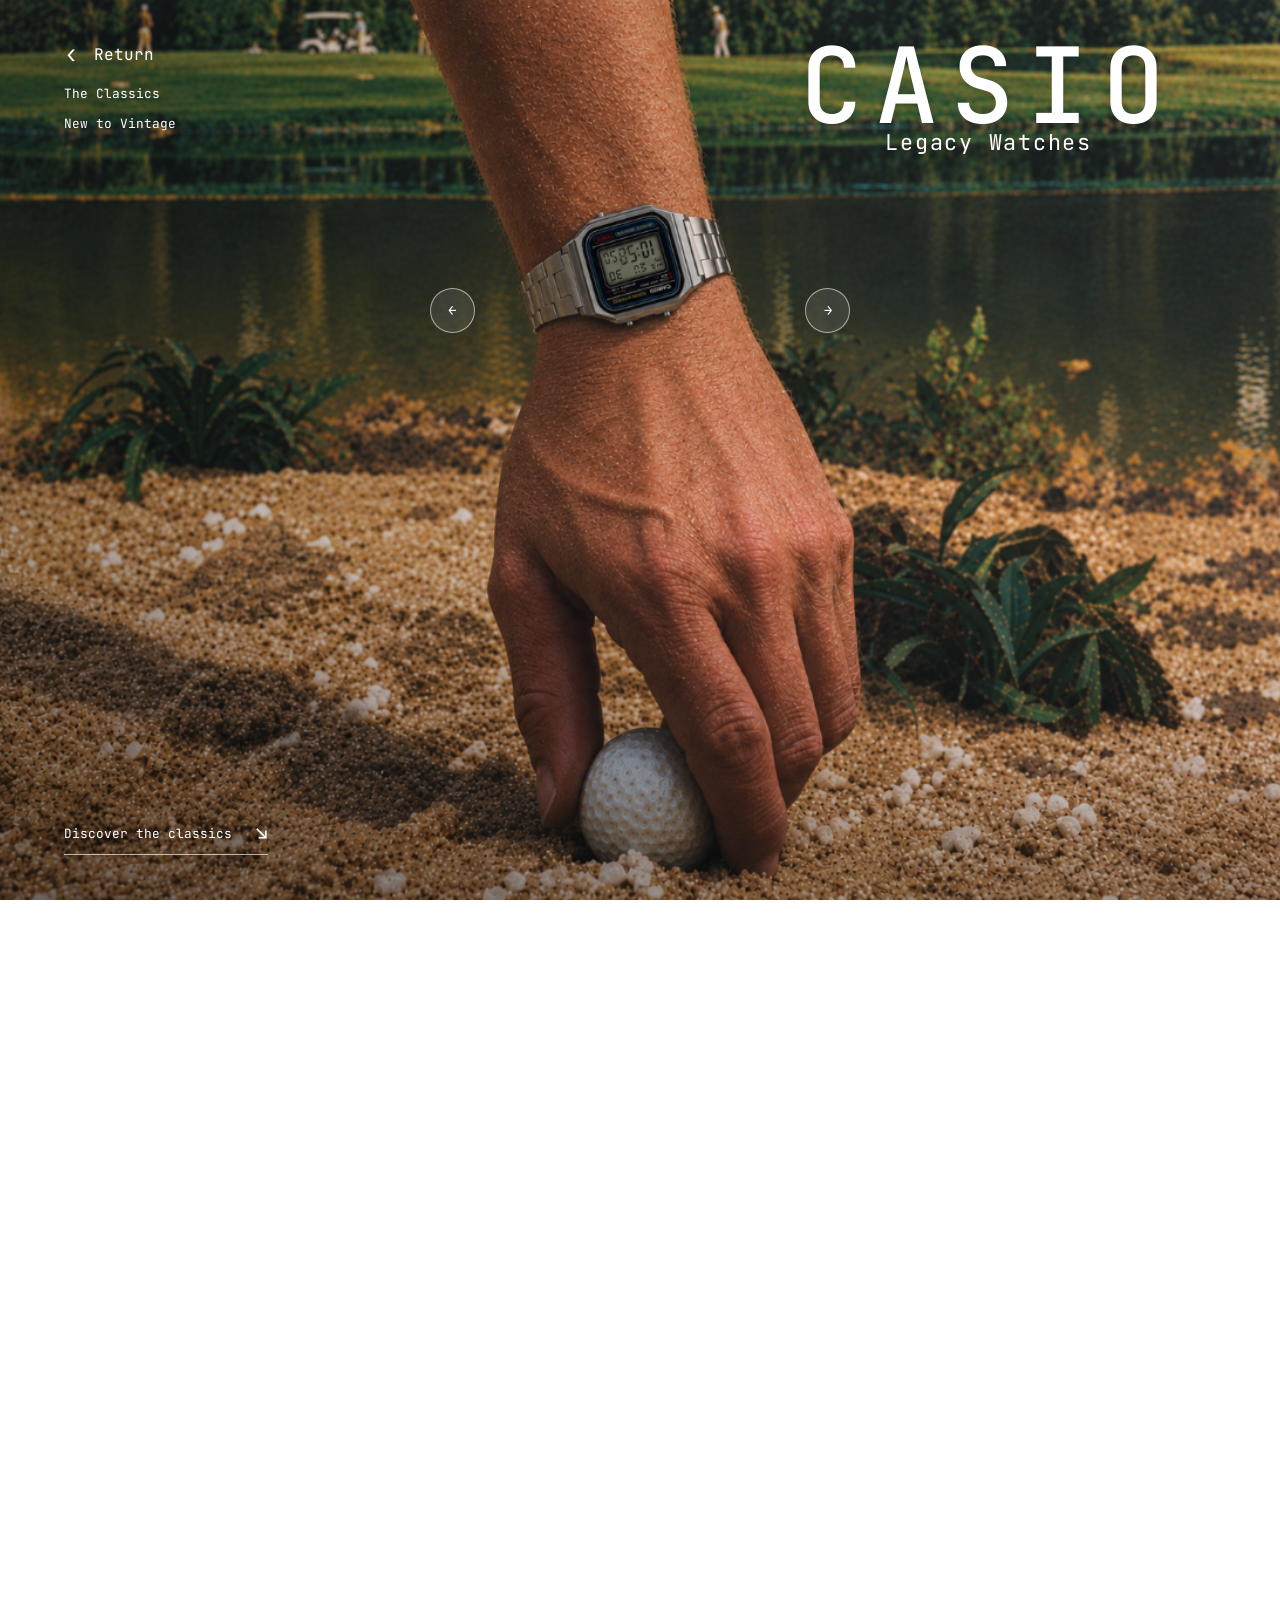
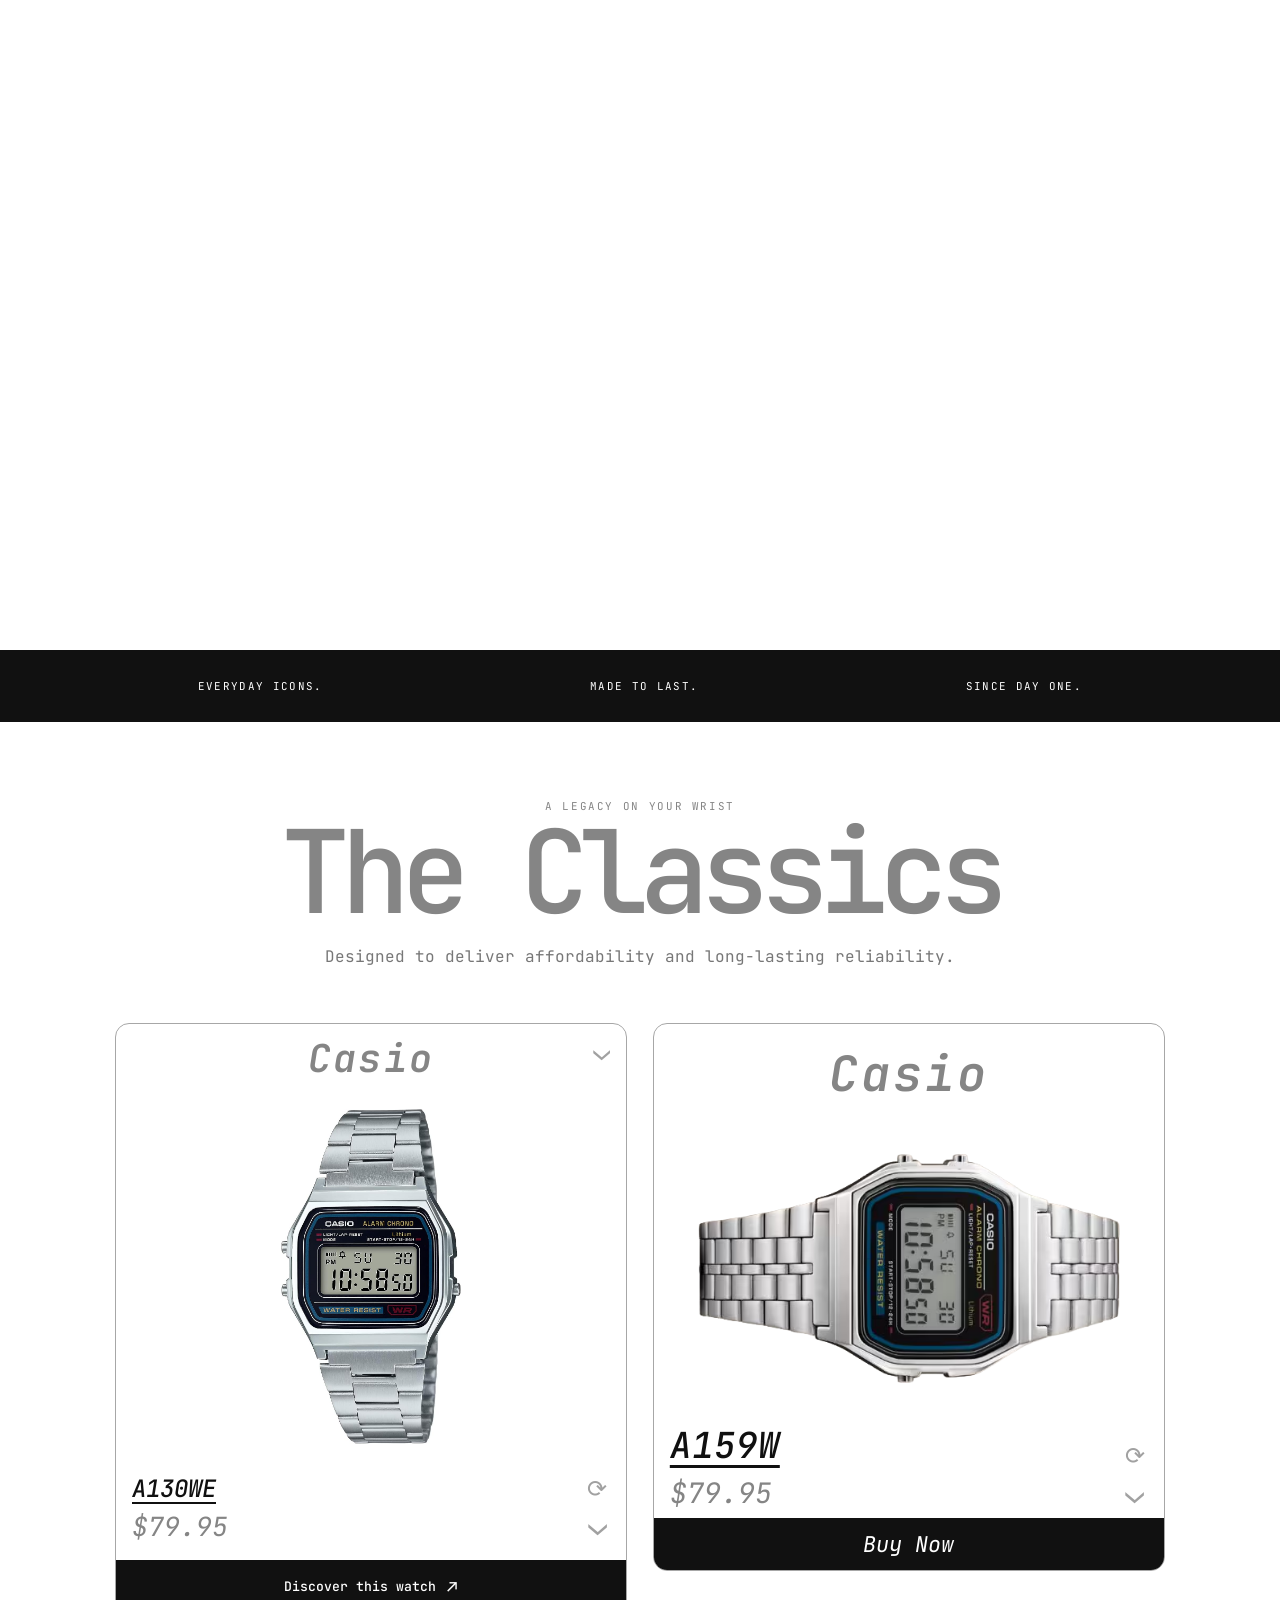
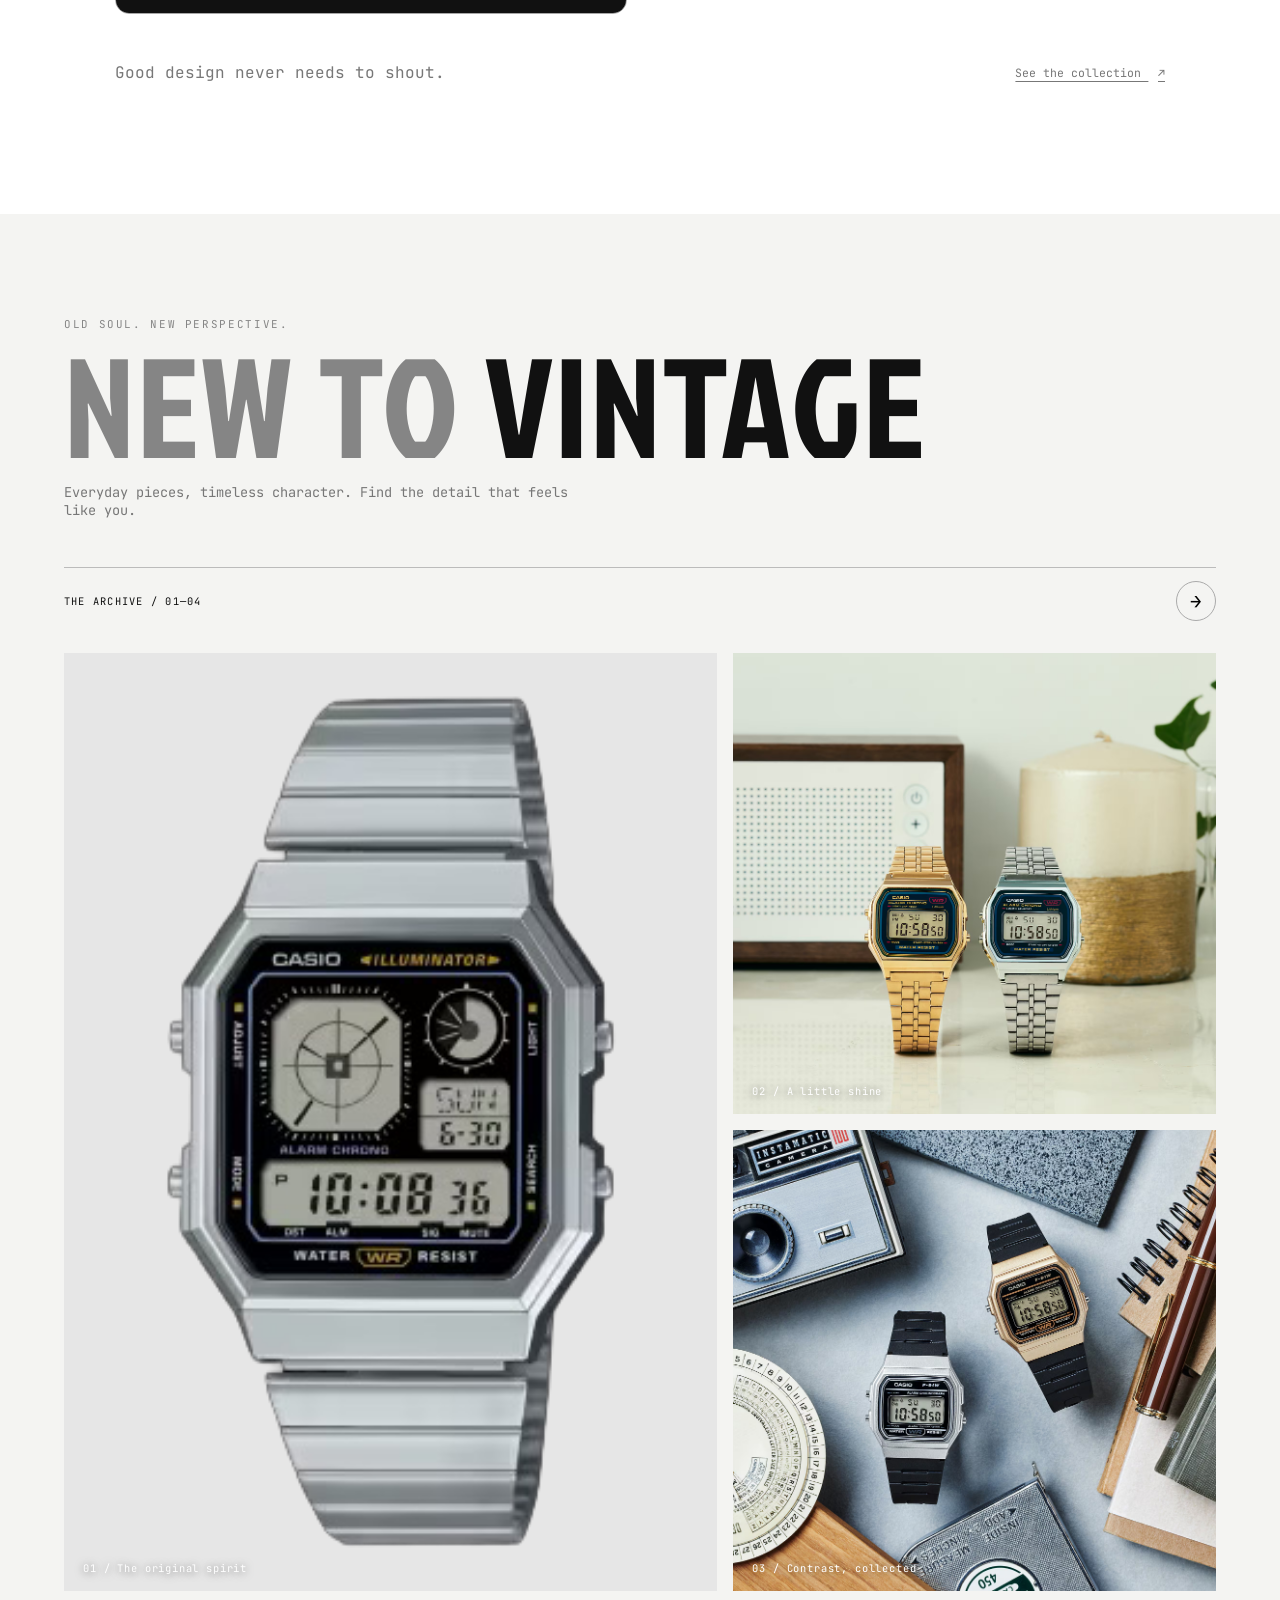
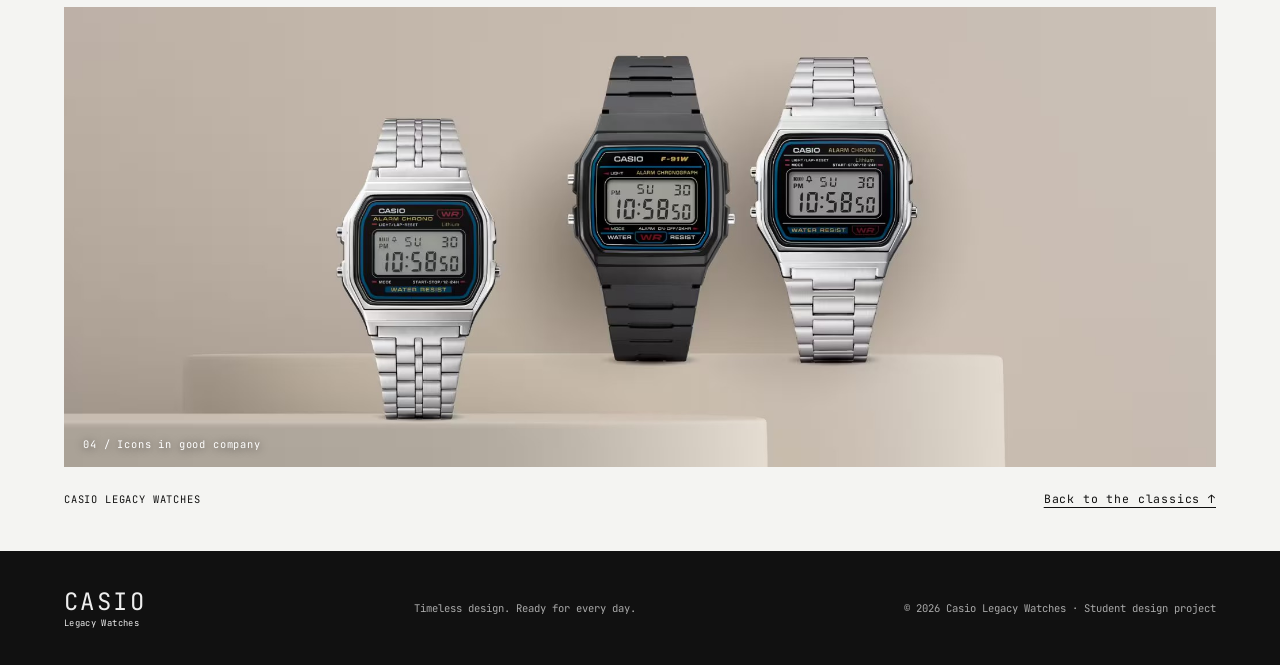
==== index.html @ 5b7ea4db "second commit" ====
﻿<!doctype html>
<html lang="en">
<head>
  <meta charset="utf-8">
  <meta name="viewport" content="width=device-width, initial-scale=1">
  <meta name="theme-color" content="#111111">
  <meta name="description" content="Discover Casio Legacy Watches: classic digital designs made for everyday life.">
  <title>Casio Legacy Watches — Timeless by Design</title>
  <link rel="preconnect" href="https://fonts.googleapis.com">
  <link rel="preconnect" href="https://fonts.gstatic.com" crossorigin>
  <link href="https://fonts.googleapis.com/css2?family=Jockey+One&family=JetBrains+Mono:wght@400;500;600;700&display=swap" rel="stylesheet">
  <link rel="stylesheet" href="style.css">
  <script src="script.js" defer></script>
</head>
<body>
  <main>
    <section class="hero-scroll" aria-label="Casio Legacy Watches introduction">
      <div class="hero" id="home">
      <div class="hero-image" id="heroImage" role="img" aria-label="A classic Casio watch worn on the golf course"></div>
      <div class="hero-shade"></div>
      <header class="site-header">
        <button class="menu-toggle" aria-label="Open navigation" aria-expanded="false"><span></span><span></span></button>
        <nav class="main-nav" aria-label="Main navigation">
          <a href="#home" class="nav-return"><span aria-hidden="true">‹</span> Return</a>
          <a href="#classics">The Classics</a>
          <a href="#vintage">New to Vintage</a>
        </nav>
        <a class="wordmark" href="#home" aria-label="Casio Legacy Watches home"><span>CASIO</span><small>Legacy Watches</small></a>
      </header>
      <div class="hero-notes">
        <button class="feature feature-one" aria-expanded="false"><span class="feature-copy">Timeless design<br>with advanced<br>functions</span></button>
        <button class="feature feature-two" aria-expanded="false"><span class="feature-copy">An iconic style<br>that has stood<br>the test of time</span></button>
        <button class="feature feature-three" aria-expanded="false"><span class="feature-copy">Designed for<br>comfort and ease<br>of use</span></button>
        <button class="feature feature-four" aria-expanded="false"><span class="feature-copy">A familiar classic<br>for wherever<br>life goes</span></button>
      </div>
      <div class="hero-controls" aria-label="Choose a featured watch">
        <button class="hero-arrow" data-hero-step="-1" aria-label="Previous featured watch">←</button>
        <button class="hero-arrow" data-hero-step="1" aria-label="Next featured watch">→</button>
      </div>
      <a class="hero-cta" href="#classics">Discover the classics <span aria-hidden="true">↘</span></a>
      </div>
    </section>

    <div class="intro-strip"><span>Everyday icons.</span><span>Made to last.</span><span>Since day one.</span></div>

    <section class="classics section-shell" id="classics">
      <div class="section-heading">
        <p class="eyebrow">A legacy on your wrist</p>
        <h1>The Classics</h1>
        <p class="section-intro">Designed to deliver affordability and long-lasting reliability.</p>
      </div>
      <div class="product-grid">
        <article class="product-card" data-product>
          <div class="card-top"><span class="casio-script">Casio</span><button class="expand-toggle" aria-label="Show A130WE details" aria-expanded="false">⌄</button></div>
          <div class="watch-stage"><img src="images/Casio_1.jpg" alt="Silver Casio A130WE digital watch with multi-display face" loading="lazy"></div>
          <div class="product-details"><div><h2>A130WE</h2><p class="price">$79.95</p></div><div class="card-tools"><button class="rotate-toggle" aria-label="Rotate A130WE watch">⟳</button><button class="expand-toggle" aria-label="Show A130WE details" aria-expanded="false">⌄</button></div></div>
          <div class="extra-details"><div><p>Multi-display digital timekeeping in a comfortable stainless-steel design.</p><ul><li>Daily alarm and stopwatch</li><li>Adjustable stainless-steel band</li></ul></div></div>
          <a class="buy-button" href="#vintage">Discover this watch <span>↗</span></a>
        </article>
        <article class="product-card" data-product>
          <div class="card-top"><span class="casio-script">Casio</span><button class="expand-toggle" aria-label="Show A159W details" aria-expanded="false">⌄</button></div>
          <div class="watch-stage"><img src="images/Casio_2_horizontal.png" alt="Silver Casio A159W classic digital watch" loading="lazy"></div>
          <div class="product-details"><div><h2>A159W</h2><p class="price">$79.95</p></div><div class="card-tools"><button class="rotate-toggle" aria-label="Rotate A159W watch">⟳</button><button class="expand-toggle" aria-label="Show A159W details" aria-expanded="false">⌄</button></div></div>
          <div class="extra-details"><div><p>A timeless digital favorite, finished with a polished metal bracelet.</p><ul><li>LED light and daily alarm</li><li>Water-resistant construction</li></ul></div></div>
          <a class="buy-button" href="#vintage">Buy Now</a>
        </article>
      </div>
      <div class="section-foot"><p>Good design never needs to shout.</p><a href="#vintage" class="text-link">See the collection <span>↗</span></a></div>
    </section>

    <section class="vintage section-shell" id="vintage">
      <div class="vintage-heading"><p class="eyebrow">Old soul. New perspective.</p><h2>New to <em>Vintage</em></h2><p>Everyday pieces, timeless character. Find the detail that feels like you.</p></div>
      <div class="collection-bar"><span>THE ARCHIVE / 01—04</span><button class="collection-next" aria-label="Show next archive image">→</button></div>
      <div class="editorial-grid" id="editorialGrid">
        <figure class="editorial-tile tile-large"><img src="images/Casio-5.png" alt="Classic silver digital watch from the Casio archive" loading="lazy"><figcaption>01 / The original spirit</figcaption></figure>
        <figure class="editorial-tile"><img src="images/Gold_and_Silver.jpeg" alt="Gold and silver Casio watches styled together" loading="lazy"><figcaption>02 / A little shine</figcaption></figure>
        <figure class="editorial-tile"><img src="images/black_and_gold.jpeg" alt="Black and gold digital watches with a vintage feel" loading="lazy"><figcaption>03 / Contrast, collected</figcaption></figure>
        <figure class="editorial-tile tile-wide"><img src="images/3_watches.jpeg" alt="Three classic digital watches arranged together" loading="lazy"><figcaption>04 / Icons in good company</figcaption></figure>
      </div>
      <div class="vintage-bottom"><span>CASIO LEGACY WATCHES</span><a class="text-link" href="#classics">Back to the classics ↑</a></div>
    </section>
  </main>
  <footer class="site-footer"><a class="footer-mark" href="#home">CASIO <small>Legacy Watches</small></a><p>Timeless design. Ready for every day.</p><span>© 2026 Casio Legacy Watches · Student design project</span></footer>
</body>
</html>
---- style.css ----
﻿:root{--ink:#101010;--paper:#fff;--muted:#858585;--line:#d6d6d6;--mono:"JetBrains Mono",monospace;--display:"Jockey One",Impact,sans-serif;--gutter:clamp(1.2rem,5vw,5.5rem)}
*{box-sizing:border-box}html{scroll-behavior:smooth;scroll-padding-top:1rem}body{margin:0;background:var(--paper);color:var(--ink);font-family:var(--mono);font-size:14px}a{color:inherit;text-decoration:none}button{font:inherit}button:focus-visible,a:focus-visible{outline:2px solid currentColor;outline-offset:4px}.hero{min-height:min(900px,100svh);height:850px;max-height:1000px;position:relative;overflow:hidden;background:#262b25;color:#fff}.hero-image,.hero-shade{position:absolute;inset:0}.hero-image{background-image:url("images/Casio_Hero_1.png");background-size:cover;background-position:center 43%;transition:background-image .35s ease,transform 1.2s ease}.hero:hover .hero-image{transform:scale(1.015)}.hero-shade{background:linear-gradient(90deg,rgba(0,0,0,.34),transparent 70%),linear-gradient(0deg,rgba(0,0,0,.32),transparent 40%);pointer-events:none}.site-header{position:absolute;z-index:3;inset:0 0 auto;display:flex;align-items:flex-start;justify-content:space-between;padding:clamp(1.3rem,3vw,3rem) var(--gutter)}.main-nav{display:grid;gap:.8rem;font-size:clamp(.72rem,1vw,.95rem)}.main-nav a{width:max-content;transition:opacity .2s}.main-nav a:hover{opacity:.65}.nav-return{font-size:1rem;margin-bottom:.2rem}.nav-return span{font-size:1.5rem;vertical-align:-.08em;margin-right:.4rem}.wordmark{display:flex;flex-direction:column;align-items:center;line-height:.9;margin-right:3vw;text-shadow:0 1px 10px #0003}.wordmark span{font-size:clamp(3.3rem,8.2vw,7rem);font-weight:500;letter-spacing:.12em}.wordmark small{font-size:clamp(.9rem,1.7vw,1.55rem);letter-spacing:.08em}.menu-toggle{display:none}.hero-notes{position:absolute;inset:0;pointer-events:none}.feature{position:absolute;display:flex;align-items:center;gap:1.25rem;padding:.45rem;border:0;color:white;background:transparent;text-align:left;cursor:pointer;pointer-events:auto;font-size:clamp(.68rem,.9vw,.88rem);line-height:1.45;text-shadow:0 1px 8px #000;transition:opacity .25s}.feature-one{left:8%;top:42%}.feature-two{right:10%;top:48%;flex-direction:row-reverse;text-align:right}.feature-three{left:9%;top:69%}.feature-four{right:18%;bottom:6%;flex-direction:row-reverse;text-align:right}.plus{font-size:2rem;font-weight:400;line-height:1;transition:transform .3s}.feature:hover .plus,.feature[aria-expanded=true] .plus{transform:rotate(45deg)}.feature-copy{max-width:0;overflow:hidden;opacity:0;transition:max-width .45s,opacity .3s}.feature:hover .feature-copy,.feature[aria-expanded=true] .feature-copy{max-width:220px;opacity:1}.hero-controls{position:absolute;right:var(--gutter);bottom:2.2rem;display:flex;align-items:center;gap:1.2rem}.hero-arrow{border:1px solid #ffffff8c;background:#ffffff18;color:white;width:2.8rem;height:2.8rem;border-radius:50%;cursor:pointer;transition:background .2s,transform .2s}.hero-arrow:hover{background:#fff;color:#111;transform:scale(1.06)}.hero-count{font-size:.7rem;letter-spacing:.12em}.hero-cta{position:absolute;bottom:2.8rem;left:var(--gutter);display:flex;gap:1.5rem;align-items:center;border-bottom:1px solid #ffffffaa;padding:.5rem 0;font-size:.8rem}.hero-cta span{font-size:1.2rem}.intro-strip{min-height:72px;background:#111;color:white;display:flex;justify-content:space-around;align-items:center;padding:1rem var(--gutter);font-size:.68rem;letter-spacing:.12em;text-transform:uppercase}.section-shell{padding:clamp(4.5rem,9vw,9rem) var(--gutter)}.classics{max-width:1600px;margin:auto}.section-heading{text-align:center;margin-bottom:3.5rem}.eyebrow{text-transform:uppercase;font-size:.68rem;letter-spacing:.15em;color:var(--muted);margin:0 0 .8rem}.section-heading h1{font-size:clamp(3.2rem,9vw,7.8rem);font-weight:500;letter-spacing:-.08em;line-height:.98;margin:0;color:#858585}.section-intro{font-size:clamp(.8rem,1.25vw,1rem);color:#777;margin:1.1rem 0 0}.product-grid{display:grid;grid-template-columns:repeat(2,minmax(0,1fr));gap:clamp(1rem,2vw,2rem);max-width:1050px;margin:0 auto}.product-card{border:1px solid #a7a7a7;border-radius:14px;overflow:hidden;background:white;display:flex;flex-direction:column;min-width:0;transition:box-shadow .25s,transform .25s}.product-card:hover{box-shadow:0 12px 36px #00000010;transform:translateY(-3px)}.card-top{height:4.2rem;padding:.65rem 1rem;display:flex;align-items:center;justify-content:center;position:relative}.casio-script{font-size:clamp(1.5rem,3vw,2.6rem);font-weight:600;font-style:italic;color:#858585;letter-spacing:.06em}.expand-toggle,.rotate-toggle{border:0;background:none;color:#a1a1a1;cursor:pointer;font-size:1.8rem;line-height:1;padding:.2rem}.card-top .expand-toggle{position:absolute;right:.8rem;top:.55rem}.watch-stage{height:clamp(200px,31vw,370px);display:grid;place-items:center;padding:1.1rem 1.3rem}.watch-stage img{width:100%;height:100%;min-width:0;min-height:0;object-fit:contain;transition:transform .7s cubic-bezier(.2,.8,.2,1)}.product-card.is-rotated .watch-stage img{transform:rotateY(180deg)}.product-details{display:flex;align-items:flex-end;justify-content:space-between;padding:.7rem 1rem 1rem;margin-top:auto}.product-details h2{font-size:clamp(1rem,2vw,1.5rem);font-weight:500;font-style:italic;text-decoration:underline;text-underline-offset:.2em;margin:0 0 .3rem}.price{font-size:clamp(1.1rem,2.2vw,1.65rem);font-style:italic;color:#858585;margin:0}.card-tools{display:grid;justify-items:center;gap:.1rem}.card-tools .rotate-toggle{font-size:1.5rem}.card-tools .expand-toggle{font-size:2rem}.extra-details{display:grid;grid-template-rows:0fr;transition:grid-template-rows .35s ease, padding .3s;padding:0 1rem;color:#555;font-size:.76rem;line-height:1.7}.extra-details>*{overflow:hidden}.extra-details p{margin:0}.extra-details ul{padding-left:1.1rem;margin:.4rem 0 .9rem}.product-card.is-expanded .extra-details{grid-template-rows:1fr;padding:.2rem 1rem .8rem}.product-card.is-expanded .expand-toggle{transform:rotate(180deg)}.buy-button{display:flex;align-items:center;justify-content:center;gap:.7rem;background:#111;color:#fff;padding:.95rem 1rem;font-weight:500;font-size:.82rem;transition:background .2s}.buy-button:hover{background:#393939}.buy-button span{font-size:1.1rem}.section-foot{display:flex;align-items:center;justify-content:space-between;max-width:1050px;margin:2rem auto 0;color:#777}.section-foot p{font-size:clamp(.8rem,1.4vw,1rem)}.text-link{font-size:.72rem;text-decoration:underline;text-underline-offset:.35em}.text-link span{margin-left:.6rem}.vintage{background:#f4f4f2;padding-top:clamp(4rem,8vw,7rem);padding-bottom:2.5rem}.vintage-heading{max-width:1200px;margin:0 auto 3rem}.vintage-heading h2{font-family:var(--display);font-size:clamp(4rem,11vw,10rem);line-height:.88;font-weight:400;text-transform:uppercase;letter-spacing:.015em;color:#858585;margin:.2rem 0 1rem}.vintage-heading h2 em{font-style:normal;color:#111}.vintage-heading>p:last-child{font-size:.85rem;color:#777;max-width:32rem}.collection-bar{border-top:1px solid #bbb;display:flex;justify-content:space-between;align-items:center;padding:.8rem 0;margin-bottom:1.2rem;font-size:.65rem;letter-spacing:.12em}.collection-next{width:2.5rem;height:2.5rem;background:transparent;border:1px solid #aaa;border-radius:50%;cursor:pointer;font-size:1.2rem;transition:all .2s}.collection-next:hover{background:#111;color:white}.editorial-grid{display:grid;grid-template-columns:1.15fr .85fr;grid-auto-rows:clamp(230px,36vw,500px);gap:1rem}.editorial-tile{margin:0;position:relative;overflow:hidden;background:#e6e6e6}.editorial-tile img{width:100%;height:100%;object-fit:cover;display:block;transition:transform .8s}.editorial-tile:hover img{transform:scale(1.035)}.editorial-tile figcaption{position:absolute;left:1.2rem;bottom:1rem;color:white;font-size:.65rem;letter-spacing:.08em;text-shadow:0 1px 8px #0009}.tile-large{grid-row:span 2}.tile-wide{grid-column:span 2}.vintage-bottom{display:flex;align-items:center;justify-content:space-between;padding:1.5rem 0 .3rem;font-size:.65rem;letter-spacing:.08em}.site-footer{background:#111;color:#eee;padding:2.2rem var(--gutter);display:flex;align-items:center;justify-content:space-between;gap:1rem;font-size:.66rem}.footer-mark{display:flex;flex-direction:column;font-size:1.5rem;letter-spacing:.1em}.footer-mark small{font-size:.55rem;letter-spacing:.04em}.site-footer p{color:#aaa}.site-footer>span{color:#aaa;text-align:right}
@media(min-width:1500px){.hero{height:100svh;max-height:1100px}.hero-image{background-position:center 44%}}
@media(max-width:700px){:root{--gutter:1.15rem}.hero{height:100svh;min-height:740px;max-height:1000px}.hero-image{background-position:52% center}.hero-shade{background:linear-gradient(180deg,rgba(0,0,0,.3),transparent 30%,transparent 70%,rgba(0,0,0,.35))}.site-header{align-items:flex-start;padding-top:1.3rem}.menu-toggle{display:grid;gap:5px;position:relative;z-index:5;width:2.7rem;height:2.7rem;align-content:center;justify-items:center;border:1px solid #ffffff8c;border-radius:50%;background:#0002;color:white}.menu-toggle span{width:1rem;height:1px;background:white;transition:transform .2s}.menu-toggle[aria-expanded=true] span:first-child{transform:translateY(3px) rotate(45deg)}.menu-toggle[aria-expanded=true] span:last-child{transform:translateY(-3px) rotate(-45deg)}.main-nav{position:absolute;top:0;left:0;right:0;padding:5rem 1.5rem 1.5rem;background:#111e;backdrop-filter:blur(12px);display:none;gap:1.2rem;font-size:1rem}.main-nav.is-open{display:grid}.wordmark{margin-right:0}.wordmark span{font-size:2.9rem}.wordmark small{font-size:.77rem}.feature{font-size:.64rem;gap:.6rem}.feature-one{left:4%;top:35%}.feature-two{right:3%;top:49%}.feature-three{left:4%;top:65%}.feature-four{right:6%;bottom:13%}.feature-copy{max-width:0}.feature:hover .feature-copy,.feature[aria-expanded=true] .feature-copy{max-width:150px}.plus{font-size:1.6rem}.hero-controls{right:var(--gutter);bottom:1.3rem;gap:.65rem}.hero-arrow{width:2.35rem;height:2.35rem}.hero-cta{left:var(--gutter);bottom:1.9rem;font-size:.67rem;gap:.7rem}.intro-strip{min-height:58px;gap:.6rem;font-size:.5rem;letter-spacing:.08em}.section-shell{padding:4.5rem var(--gutter)}.section-heading{margin-bottom:2rem}.section-heading h1{font-size:clamp(3.2rem,14vw,5.8rem)}.section-intro{max-width:23rem;margin:1rem auto 0;line-height:1.7}.product-grid{gap:.65rem}.product-card{border-radius:9px}.card-top{height:3rem;padding:.4rem}.casio-script{font-size:1.35rem}.card-top .expand-toggle{right:.3rem;top:.35rem;font-size:1.5rem}.watch-stage{height:clamp(145px,49vw,260px);padding:.8rem .4rem}.product-details{padding:.5rem .55rem .65rem;align-items:center}.product-details h2{font-size:.82rem}.price{font-size:.83rem}.card-tools{display:none}.buy-button{font-size:.63rem;padding:.72rem .3rem;gap:.3rem}.extra-details{font-size:.62rem;line-height:1.55;padding-left:.55rem;padding-right:.55rem}.product-card.is-expanded .extra-details{padding:.2rem .55rem .6rem}.section-foot{margin-top:1rem}.section-foot p{font-size:.65rem;max-width:55%}.text-link{font-size:.6rem}.vintage{padding-top:4rem}.vintage-heading{margin-bottom:2rem}.vintage-heading h2{font-size:clamp(3.8rem,15vw,6rem)}.vintage-heading>p:last-child{font-size:.72rem;line-height:1.7}.editorial-grid{grid-template-columns:1fr 1fr;grid-auto-rows:clamp(170px,55vw,280px);gap:.55rem}.tile-large{grid-row:span 1}.tile-wide{grid-column:span 2}.editorial-tile figcaption{left:.6rem;bottom:.6rem;font-size:.52rem}.collection-bar{font-size:.55rem}.collection-next{width:2.1rem;height:2.1rem}.vintage-bottom{font-size:.55rem}.site-footer{align-items:flex-start;flex-wrap:wrap;gap:.7rem}.site-footer p{width:calc(100% - 10rem);text-align:right}.site-footer>span{width:100%;text-align:left;font-size:.55rem}}
@media(max-width:390px){.intro-strip{font-size:.43rem}.product-grid{gap:.45rem}.watch-stage{height:155px}.product-details{padding:.45rem}.buy-button{font-size:.56rem}.feature-one{top:34%}.feature-two{top:47%}.feature-three{top:63%}}
@media(prefers-reduced-motion:reduce){html{scroll-behavior:auto}*,*::before,*::after{animation-duration:.01ms!important;animation-iteration-count:1!important;transition-duration:.01ms!important}}
/* Gently guide first-time visitors to the hero controls. */
.hero-controls.is-idle .hero-arrow{animation:arrow-pulse 1.8s ease-in-out infinite}
@keyframes arrow-pulse{0%,100%{box-shadow:0 0 0 0 #ffffff00;transform:scale(1)}50%{box-shadow:0 0 0 8px #ffffff24;transform:scale(1.06)}}
@media(prefers-reduced-motion:reduce){.hero-controls.is-idle .hero-arrow{animation:none}}

.hero-image{background-image:none;transition:transform 1.2s ease}
.hero-image::before,.hero-image::after{content:"";position:absolute;inset:0;background-size:cover;background-position:center 43%;transition:opacity .45s ease}
.hero-image::before{background-image:url("images/Hero_Watch_One.png");opacity:1}
.hero-image::after{background-image:url("images/Hero_Watch_Two.png");opacity:0}
.hero-image.is-watch-two::after{opacity:1}
@media(max-width:700px){.hero-image::before,.hero-image::after{background-position:52% center}}

.hero-controls{top:32%;right:max(6%,calc(50% - 210px));bottom:auto;left:max(6%,calc(50% - 210px));justify-content:space-between;gap:0}
.hero-count{position:absolute;top:calc(100% + .65rem);left:50%;transform:translateX(-50%);white-space:nowrap}
@media(max-width:700px){.hero-controls{right:6%;left:6%}}

.feature{width:clamp(10rem,18vw,15rem);height:clamp(5rem,8vw,6.5rem);gap:0;cursor:help;font-size:clamp(.72rem,1vw,.95rem)}
.feature-copy{transition:none}
.feature-two,.feature-four{justify-content:flex-end}
.feature:hover .feature-copy,.feature:focus-visible .feature-copy,.feature[aria-expanded=true] .feature-copy{max-width:220px;opacity:1}
.feature.is-revealed .feature-copy{max-width:220px;opacity:1}
@media(max-width:700px){.feature{width:min(10rem,44vw);height:5rem;font-size:.68rem}.feature:hover .feature-copy,.feature:focus-visible .feature-copy,.feature[aria-expanded=true] .feature-copy,.feature.is-revealed .feature-copy{max-width:150px}}

/* Pin the hero while the visitor scrolls through its callouts. */
.hero-scroll{height:250svh;position:relative}
.hero-scroll>.hero{position:sticky;top:0;height:100svh;min-height:560px;max-height:none}
@media(max-width:700px){.hero-scroll{height:250svh}.hero-scroll>.hero{height:100svh;min-height:560px;max-height:none}}
.classics{padding-top:clamp(3.5rem,6vw,6rem)}
.section-heading h1{margin-top:-.6rem}
.extra-details>*{min-height:0}
.product-card:nth-child(2){align-self:start}
.product-card:nth-child(2) .card-top{height:6.1rem}
.product-card:nth-child(2) .card-top .casio-script{font-size:clamp(2rem,3.8vw,3.3rem)}
.product-card:nth-child(2) .card-top .expand-toggle{display:none}
.product-card:nth-child(2) .watch-stage{height:293px}
.product-card:nth-child(2) .watch-stage img{width:90%}
.product-card:nth-child(2) .product-details h2{font-size:clamp(1.6rem,2.8vw,2.4rem)}
.product-card:nth-child(2) .price{font-size:clamp(1.35rem,2.2vw,2rem)}
.product-card:nth-child(2) .product-details{padding:.4rem 1rem .45rem}
.product-card:nth-child(2) .buy-button{padding:.7rem 1rem;font-size:clamp(1rem,1.7vw,1.5rem);font-style:italic;font-weight:400}
@media(max-width:700px){.product-card:nth-child(2){align-self:stretch}.product-card:nth-child(2) .card-top{height:3rem}.product-card:nth-child(2) .card-top .casio-script{font-size:1.35rem}.product-card:nth-child(2) .card-top .expand-toggle{display:block}.product-card:nth-child(2) .watch-stage{height:clamp(145px,49vw,260px)}.product-card:nth-child(2) .product-details{padding:.5rem .55rem .65rem}.product-card:nth-child(2) .product-details h2{font-size:.82rem}.product-card:nth-child(2) .price{font-size:.83rem}.product-card:nth-child(2) .buy-button{font-size:.63rem;padding:.72rem .3rem}}
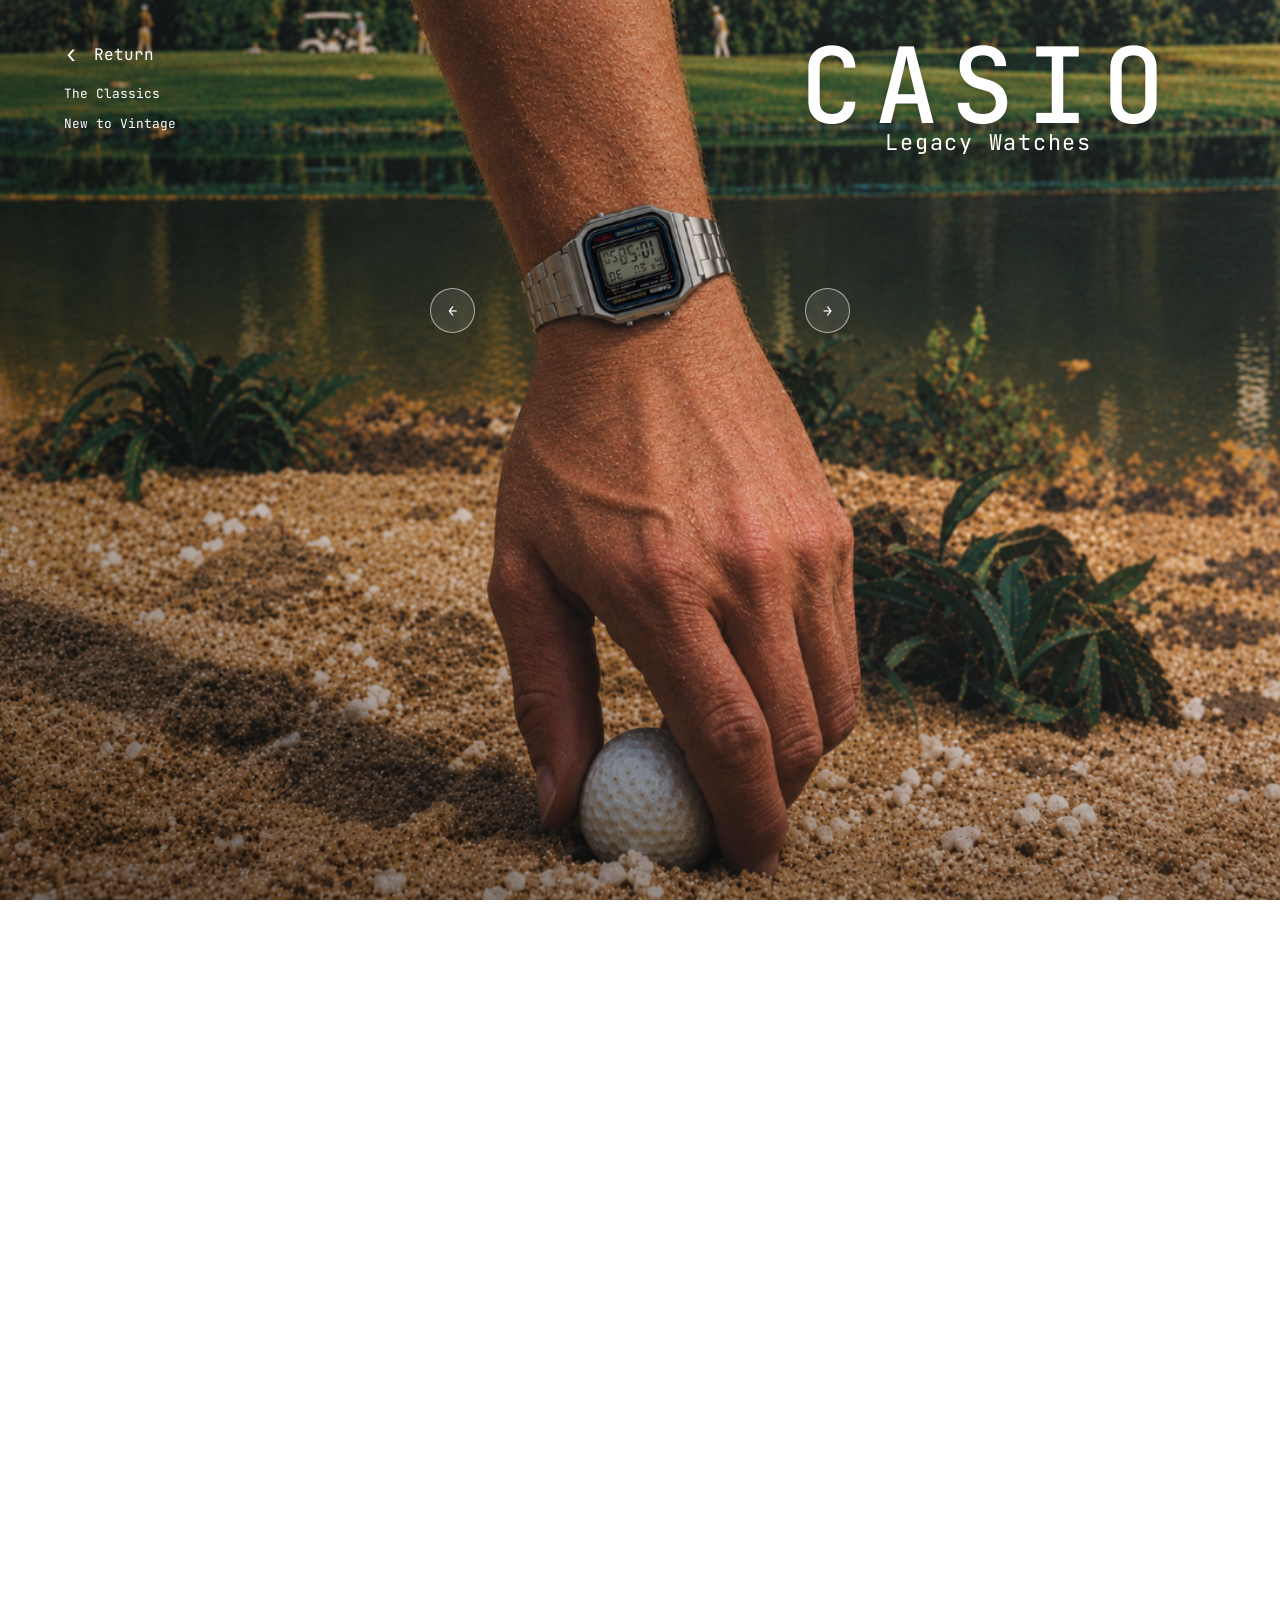
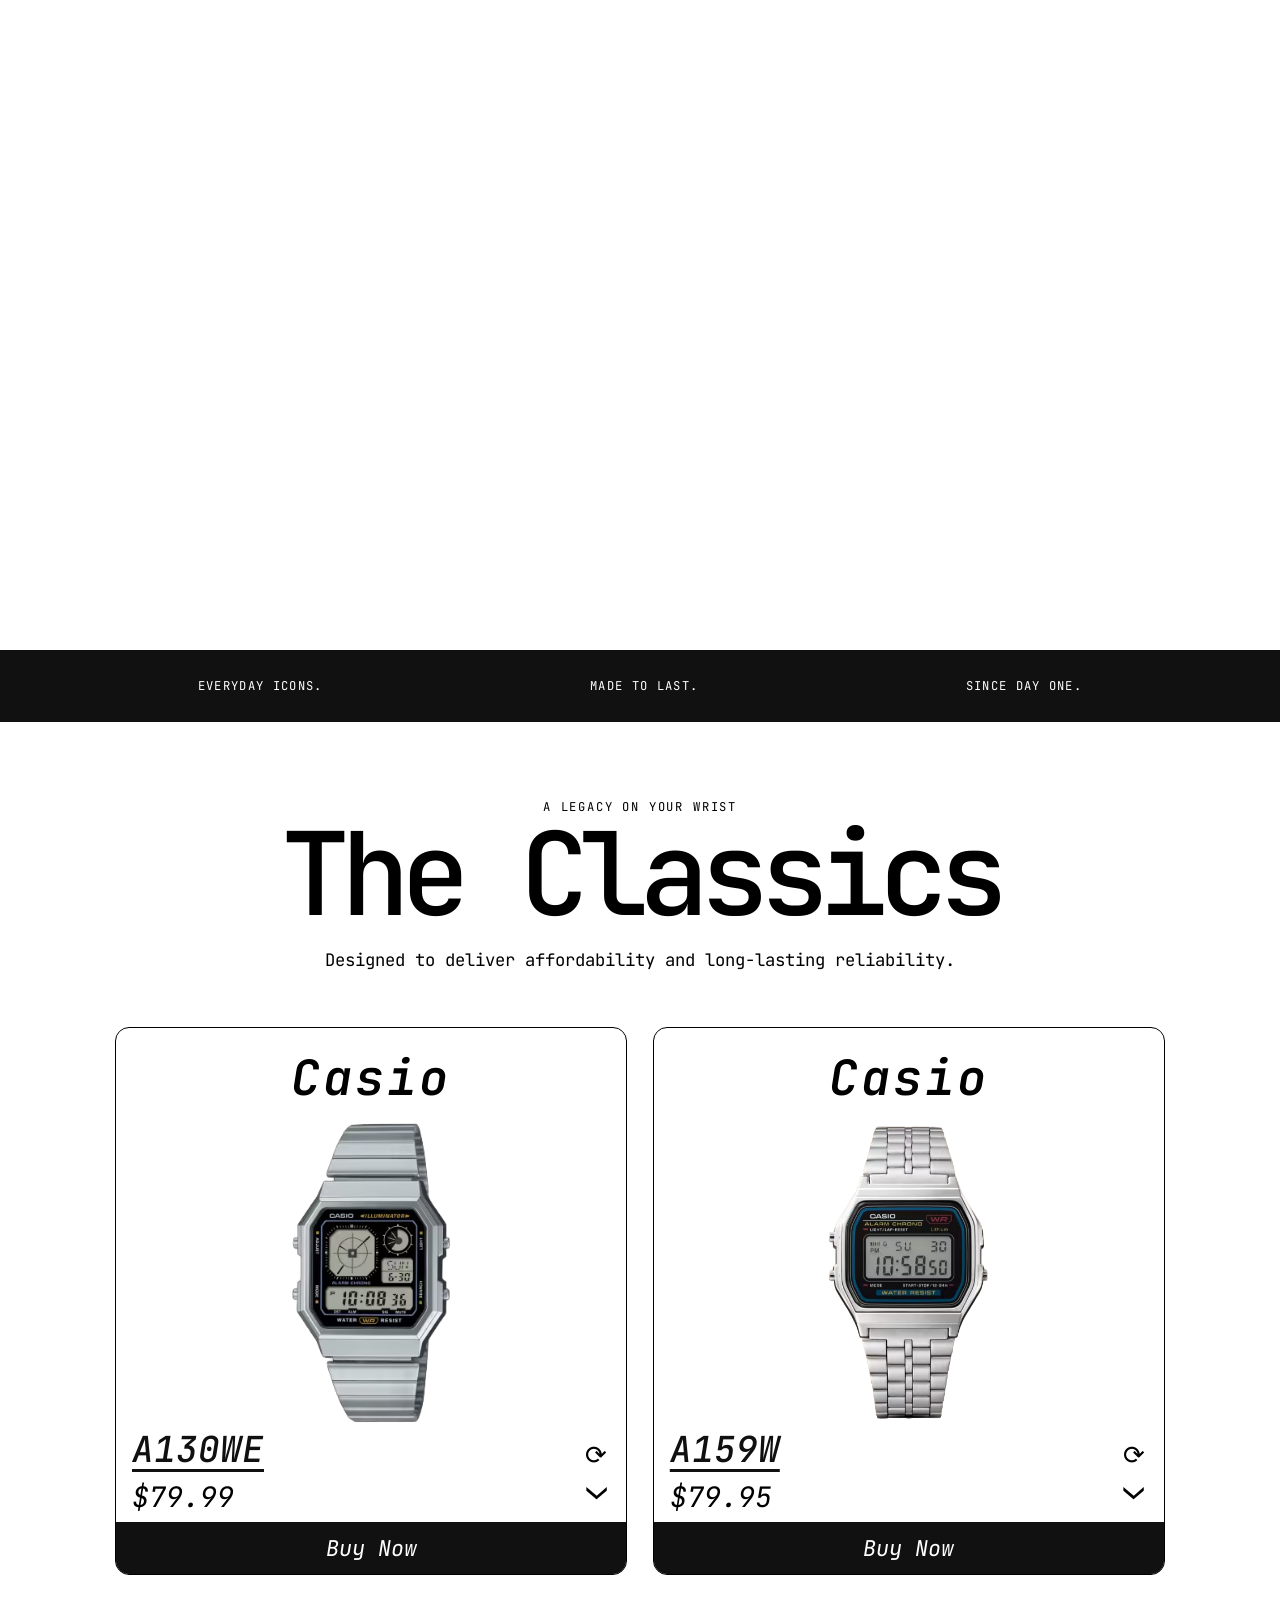
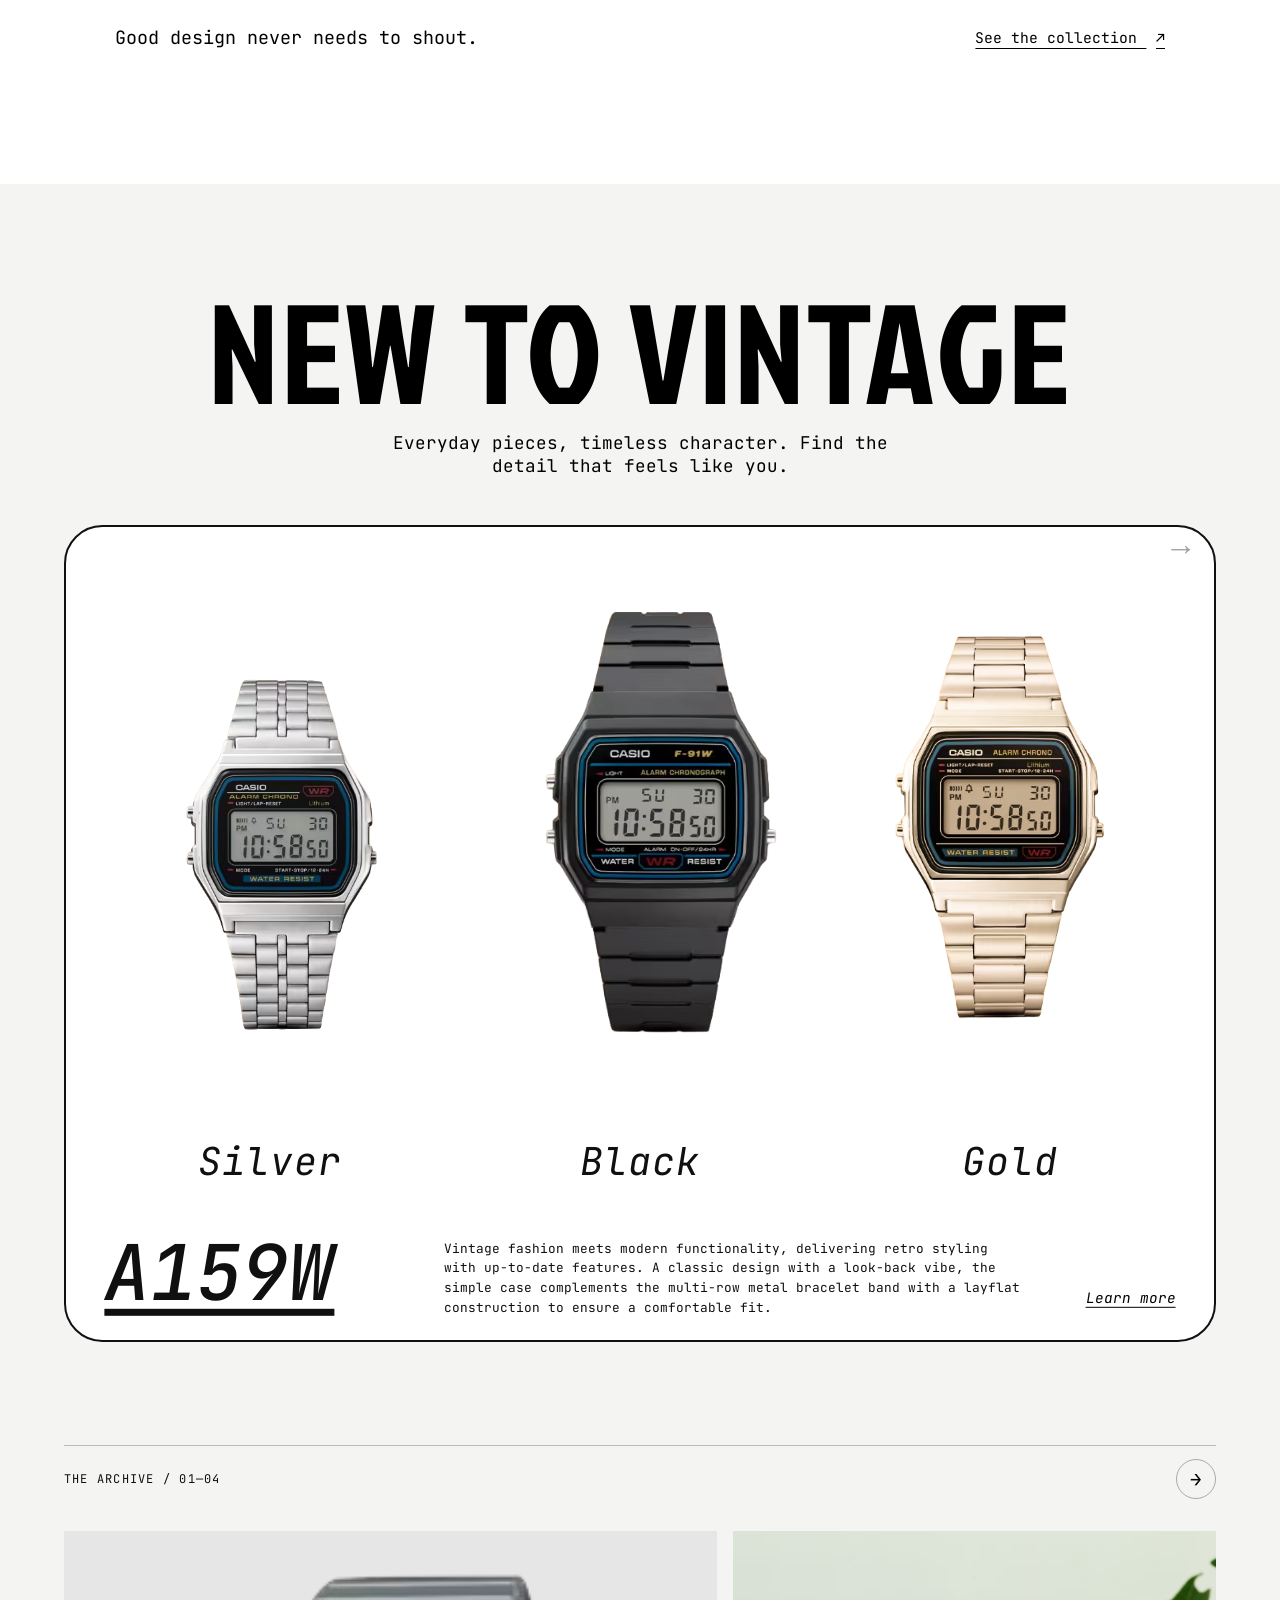
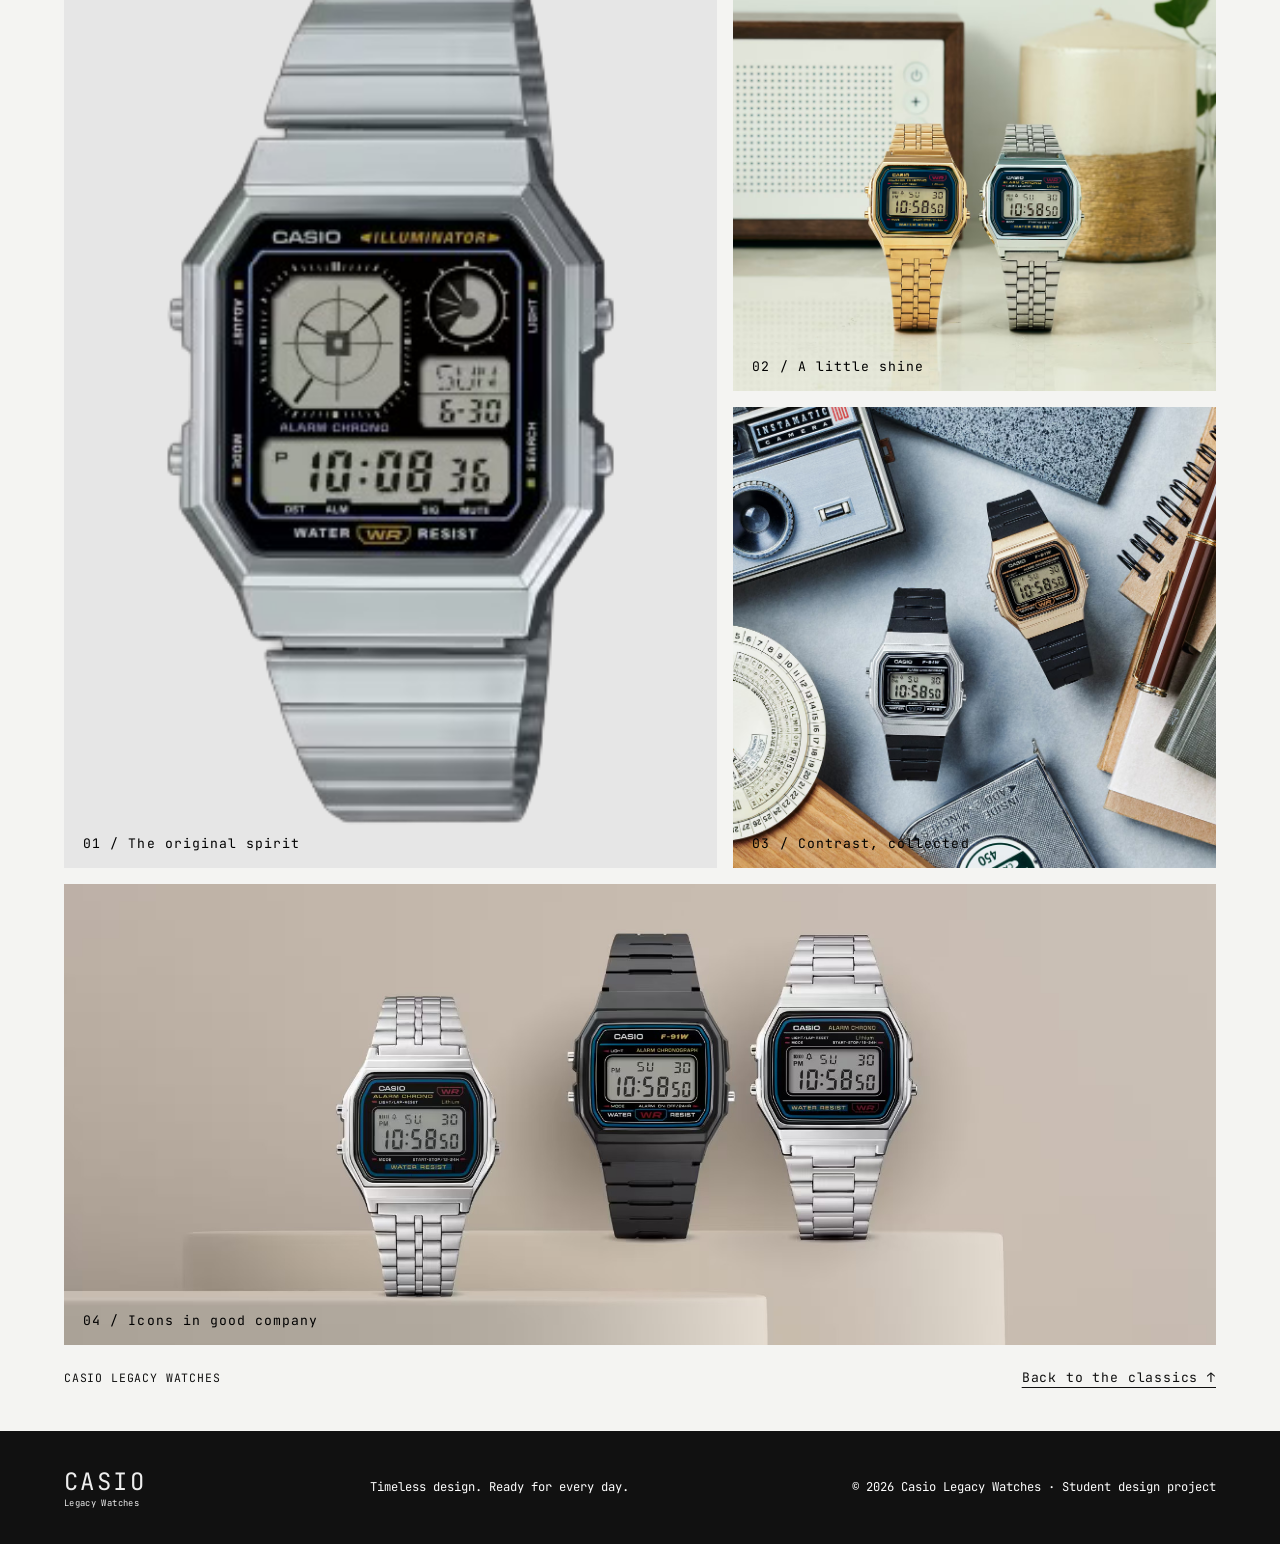
==== commit a8321d96: "second day push" ====
--- a/index.html
+++ b/index.html
@@ -34,10 +34,10 @@
         <button class="feature feature-four" aria-expanded="false"><span class="feature-copy">A familiar classic<br>for wherever<br>life goes</span></button>
       </div>
       <div class="hero-controls" aria-label="Choose a featured watch">
-        <button class="hero-arrow" data-hero-step="-1" aria-label="Previous featured watch">←</button>
-        <button class="hero-arrow" data-hero-step="1" aria-label="Next featured watch">→</button>
+        <button class="hero-arrow" data-hero-step="-1" aria-label="Previous featured watch"><span aria-hidden="true">←</span></button>
+        <button class="hero-arrow" data-hero-step="1" aria-label="Next featured watch"><span aria-hidden="true">→</span></button>
       </div>
-      <a class="hero-cta" href="#classics">Discover the classics <span aria-hidden="true">↘</span></a>
+      <a class="hero-cta" href="#classics">Discover the Classics <span aria-hidden="true">↓</span></a>
       </div>
     </section>
 
@@ -52,10 +52,10 @@
       <div class="product-grid">
         <article class="product-card" data-product>
           <div class="card-top"><span class="casio-script">Casio</span><button class="expand-toggle" aria-label="Show A130WE details" aria-expanded="false">⌄</button></div>
-          <div class="watch-stage"><img src="images/Casio_1.jpg" alt="Silver Casio A130WE digital watch with multi-display face" loading="lazy"></div>
-          <div class="product-details"><div><h2>A130WE</h2><p class="price">$79.95</p></div><div class="card-tools"><button class="rotate-toggle" aria-label="Rotate A130WE watch">⟳</button><button class="expand-toggle" aria-label="Show A130WE details" aria-expanded="false">⌄</button></div></div>
+          <div class="watch-stage"><img src="images/Casio-5.png" alt="Silver Casio A130WE digital watch with multi-display face" loading="lazy"></div>
+          <div class="product-details"><div><h2>A130WE</h2><p class="price">$79.99</p></div><div class="card-tools"><button class="rotate-toggle" aria-label="Rotate A130WE watch">⟳</button><button class="expand-toggle" aria-label="Show A130WE details" aria-expanded="false">⌄</button></div></div>
           <div class="extra-details"><div><p>Multi-display digital timekeeping in a comfortable stainless-steel design.</p><ul><li>Daily alarm and stopwatch</li><li>Adjustable stainless-steel band</li></ul></div></div>
-          <a class="buy-button" href="#vintage">Discover this watch <span>↗</span></a>
+          <a class="buy-button" href="#vintage">Buy Now</a>
         </article>
         <article class="product-card" data-product>
           <div class="card-top"><span class="casio-script">Casio</span><button class="expand-toggle" aria-label="Show A159W details" aria-expanded="false">⌄</button></div>
@@ -69,7 +69,17 @@
     </section>
 
     <section class="vintage section-shell" id="vintage">
-      <div class="vintage-heading"><p class="eyebrow">Old soul. New perspective.</p><h2>New to <em>Vintage</em></h2><p>Everyday pieces, timeless character. Find the detail that feels like you.</p></div>
+      <div class="vintage-heading"><h2>New to <em>Vintage</em></h2><p>Everyday pieces, timeless character. Find the detail that feels like you.</p></div>
+      <article class="archive-product-card" aria-label="A159W product card with Silver, Black, and Gold options">
+        <a class="archive-next" href="#archive-stories" aria-label="Explore the watch stories below">→</a>
+        <div class="archive-colors">
+          <figure class="archive-watch archive-watch-silver"><img src="images/Casio_2.png" alt="Silver Casio A159W digital watch"><figcaption>Silver</figcaption></figure>
+          <figure class="archive-watch"><img src="images/Casio_3.png" alt="Black Casio digital watch"><figcaption>Black</figcaption></figure>
+          <figure class="archive-watch archive-watch-gold"><img src="images/Casio_4.png" alt="Gold Casio A159W digital watch"><figcaption>Gold</figcaption></figure>
+        </div>
+        <div class="archive-summary"><h3>A159W</h3><p>Vintage fashion meets modern functionality, delivering retro styling with up-to-date features. A classic design with a look-back vibe, the simple case complements the multi-row metal bracelet band with a layflat construction to ensure a comfortable fit.</p><a href="#archive-stories">Learn more</a></div>
+      </article>
+      <div id="archive-stories" class="archive-stories">
       <div class="collection-bar"><span>THE ARCHIVE / 01—04</span><button class="collection-next" aria-label="Show next archive image">→</button></div>
       <div class="editorial-grid" id="editorialGrid">
         <figure class="editorial-tile tile-large"><img src="images/Casio-5.png" alt="Classic silver digital watch from the Casio archive" loading="lazy"><figcaption>01 / The original spirit</figcaption></figure>
@@ -77,6 +87,7 @@
         <figure class="editorial-tile"><img src="images/black_and_gold.jpeg" alt="Black and gold digital watches with a vintage feel" loading="lazy"><figcaption>03 / Contrast, collected</figcaption></figure>
         <figure class="editorial-tile tile-wide"><img src="images/3_watches.jpeg" alt="Three classic digital watches arranged together" loading="lazy"><figcaption>04 / Icons in good company</figcaption></figure>
       </div>
+      </div>
       <div class="vintage-bottom"><span>CASIO LEGACY WATCHES</span><a class="text-link" href="#classics">Back to the classics ↑</a></div>
     </section>
   </main>
--- a/style.css
+++ b/style.css
@@ -18,14 +18,33 @@
 
 .hero-controls{top:32%;right:max(6%,calc(50% - 210px));bottom:auto;left:max(6%,calc(50% - 210px));justify-content:space-between;gap:0}
 .hero-count{position:absolute;top:calc(100% + .65rem);left:50%;transform:translateX(-50%);white-space:nowrap}
+.vintage-heading h2,.vintage-heading h2 em{color:#000}
+.hero-cta{left:50%;transform:translateX(-50%)}
 @media(max-width:700px){.hero-controls{right:6%;left:6%}}
 
-.feature{width:clamp(10rem,18vw,15rem);height:clamp(5rem,8vw,6.5rem);gap:0;cursor:help;font-size:clamp(.72rem,1vw,.95rem)}
+/* Three-color A159W feature inspired by the vintage section reference. */
+.archive-product-card{position:relative;max-width:1500px;min-height:620px;margin:0 auto clamp(4rem,8vw,7rem);padding:clamp(2.5rem,5vw,4.5rem) clamp(1.4rem,3vw,3rem) 1.4rem;border:2px solid #111;border-radius:clamp(1.5rem,3vw,2.5rem);background:#fff;display:flex;flex-direction:column}
+.archive-next{position:absolute;top:.35rem;right:1.1rem;color:#aaa;font-family:Arial,sans-serif;font-size:clamp(2.3rem,4vw,3.5rem);line-height:1}
+.archive-colors{flex:1;display:grid;grid-template-columns:repeat(3,minmax(0,1fr));gap:clamp(.8rem,3vw,3rem);align-items:stretch}
+.archive-watch{min-width:0;margin:0;display:flex;flex-direction:column;align-items:center;justify-content:flex-end}
+.archive-watch img{width:100%;height:clamp(300px,43vw,540px);object-fit:contain;display:block;transform:scale(1.65);transform-origin:center}
+.archive-watch-silver{overflow:hidden}
+.archive-watch-silver img{transform:translate(-38%,-8%) scale(1.65);transform-origin:center}
+.archive-watch-gold img{transform:scale(1.5)}
+.archive-watch figcaption{font-size:clamp(1.3rem,3vw,2.6rem);font-style:italic;letter-spacing:.03em;text-align:center;margin-top:.35rem}
+.archive-summary{display:grid;grid-template-columns:minmax(180px,.7fr) minmax(300px,1.4fr) auto;align-items:end;gap:clamp(1rem,3vw,3.5rem);margin-top:clamp(2rem,4vw,3.5rem)}
+.archive-summary h3{font-size:clamp(3.2rem,6vw,5.2rem);font-style:italic;font-weight:500;line-height:.9;text-decoration:underline;text-underline-offset:.12em;margin:0;transform:translateY(-.7rem)}
+.archive-summary p{max-width:36rem;margin:0;font-size:clamp(.78rem,1vw,.95rem);line-height:1.55}
+.archive-summary>a{justify-self:end;color:#858585;font-size:.8rem;font-style:italic;text-decoration:underline;text-underline-offset:.3em;white-space:nowrap;transform:translateY(-.7rem)}
+.archive-stories{scroll-margin-top:1rem}
+@media(max-width:700px){.archive-product-card{min-height:0;margin-bottom:4rem;padding:2.7rem .7rem 1rem;border-radius:1.2rem}.archive-next{right:.6rem;font-size:2.2rem}.archive-colors{gap:.25rem}.archive-watch img{height:clamp(195px,53vw,315px);transform:scale(1.35)}.archive-watch-silver img{transform:translate(-38%,-8%) scale(1.35)}.archive-watch-gold img{transform:scale(1)}.archive-watch figcaption{font-size:clamp(.85rem,4vw,1.3rem)}.archive-summary{grid-template-columns:1fr auto;gap:.8rem;margin-top:1.7rem}.archive-summary h3{font-size:clamp(2.5rem,12vw,4rem)}.archive-summary p{grid-column:1/-1;grid-row:2;font-size:.68rem;line-height:1.55}.archive-summary>a{grid-column:2;grid-row:1;font-size:.65rem}}
+
+.feature{width:clamp(10rem,18vw,15rem);height:clamp(5rem,8vw,6.5rem);gap:0;cursor:help;font-size:clamp(.78rem,1.05vw,1rem)}
 .feature-copy{transition:none}
 .feature-two,.feature-four{justify-content:flex-end}
 .feature:hover .feature-copy,.feature:focus-visible .feature-copy,.feature[aria-expanded=true] .feature-copy{max-width:220px;opacity:1}
 .feature.is-revealed .feature-copy{max-width:220px;opacity:1}
-@media(max-width:700px){.feature{width:min(10rem,44vw);height:5rem;font-size:.68rem}.feature:hover .feature-copy,.feature:focus-visible .feature-copy,.feature[aria-expanded=true] .feature-copy,.feature.is-revealed .feature-copy{max-width:150px}}
+@media(max-width:700px){.feature{width:min(10rem,44vw);height:5rem;font-size:.72rem}.feature:hover .feature-copy,.feature:focus-visible .feature-copy,.feature[aria-expanded=true] .feature-copy,.feature.is-revealed .feature-copy{max-width:150px}}
 
 /* Pin the hero while the visitor scrolls through its callouts. */
 .hero-scroll{height:250svh;position:relative}
@@ -39,9 +58,136 @@
 .product-card:nth-child(2) .card-top .casio-script{font-size:clamp(2rem,3.8vw,3.3rem)}
 .product-card:nth-child(2) .card-top .expand-toggle{display:none}
 .product-card:nth-child(2) .watch-stage{height:293px}
-.product-card:nth-child(2) .watch-stage img{width:90%}
+.product-card:nth-child(2) .watch-stage img{width:min(100%,293px);height:auto;transform:rotate(-90deg)}
+.product-card:nth-child(2).is-rotated .watch-stage img{transform:rotate(-90deg) rotateY(180deg)}
 .product-card:nth-child(2) .product-details h2{font-size:clamp(1.6rem,2.8vw,2.4rem)}
 .product-card:nth-child(2) .price{font-size:clamp(1.35rem,2.2vw,2rem)}
 .product-card:nth-child(2) .product-details{padding:.4rem 1rem .45rem}
 .product-card:nth-child(2) .buy-button{padding:.7rem 1rem;font-size:clamp(1rem,1.7vw,1.5rem);font-style:italic;font-weight:400}
-@media(max-width:700px){.product-card:nth-child(2){align-self:stretch}.product-card:nth-child(2) .card-top{height:3rem}.product-card:nth-child(2) .card-top .casio-script{font-size:1.35rem}.product-card:nth-child(2) .card-top .expand-toggle{display:block}.product-card:nth-child(2) .watch-stage{height:clamp(145px,49vw,260px)}.product-card:nth-child(2) .product-details{padding:.5rem .55rem .65rem}.product-card:nth-child(2) .product-details h2{font-size:.82rem}.product-card:nth-child(2) .price{font-size:.83rem}.product-card:nth-child(2) .buy-button{font-size:.63rem;padding:.72rem .3rem}}
+@media(max-width:700px){.product-card:nth-child(2){align-self:stretch}.product-card:nth-child(2) .card-top{height:3rem}.product-card:nth-child(2) .card-top .casio-script{font-size:1.35rem}.product-card:nth-child(2) .card-top .expand-toggle{display:block}.product-card:nth-child(2) .watch-stage{height:clamp(145px,49vw,260px)}.product-card:nth-child(2) .watch-stage img{width:min(100%,clamp(145px,42vw,260px))}.product-card:nth-child(2).is-rotated .watch-stage img{transform:rotate(-90deg) rotateY(180deg)}.product-card:nth-child(2) .product-details{padding:.5rem .55rem .65rem}.product-card:nth-child(2) .product-details h2{font-size:.82rem}.product-card:nth-child(2) .price{font-size:.83rem}.product-card:nth-child(2) .buy-button{font-size:.63rem;padding:.72rem .3rem}}
+
+/* Keep the first Classics card visually consistent with the second. */
+.product-card:first-child{align-self:start}
+.product-card:first-child .card-top{height:6.1rem}
+.product-card:first-child .card-top .casio-script{font-size:clamp(2rem,3.8vw,3.3rem)}
+.product-card:first-child .card-top .expand-toggle{display:none}
+.product-card:first-child .watch-stage{height:293px}
+.product-card:first-child .watch-stage img{width:90%;transform:scale(1.28)}
+.product-card:first-child.is-rotated .watch-stage img{transform:rotateY(180deg) scale(1.28)}
+.product-card:first-child .product-details h2{font-size:clamp(1.6rem,2.8vw,2.4rem)}
+.product-card:first-child .price{font-size:clamp(1.35rem,2.2vw,2rem)}
+.product-card:first-child .product-details{padding:.4rem 1rem .45rem}
+.product-card:first-child .buy-button{padding:.7rem 1rem;font-size:clamp(1rem,1.7vw,1.5rem);font-style:italic;font-weight:400}
+@media(max-width:700px){.product-card:first-child{align-self:stretch}.product-card:first-child .card-top{height:3rem}.product-card:first-child .card-top .casio-script{font-size:1.35rem}.product-card:first-child .card-top .expand-toggle{display:block}.product-card:first-child .watch-stage{height:clamp(145px,49vw,260px)}.product-card:first-child .product-details{padding:.5rem .55rem .65rem}.product-card:first-child .product-details h2{font-size:.82rem}.product-card:first-child .price{font-size:.83rem}.product-card:first-child .buy-button{font-size:.63rem;padding:.72rem .3rem}}
+.card-tools .rotate-toggle{font-size:2.2rem}
+.card-tools .expand-toggle{position:relative;top:-.5rem}
+.product-card .casio-script{color:#000}
+.product-card{border-color:#000}
+.hero-cta{opacity:0;visibility:hidden;transition:opacity .4s ease,visibility .4s ease}
+.hero-cta.is-revealed{opacity:1;visibility:visible}
+.hero-cta{gap:.65rem}
+.hero-cta span{font-size:.85rem}
+.hero-cta{bottom:1.1rem}
+@media(max-width:700px){.hero-cta{bottom:.4rem;gap:.45rem}}
+.hero-cta.is-revealed span{display:inline-block;animation:cta-arrow-bob 1.1s ease-in-out infinite}
+@keyframes cta-arrow-bob{0%,100%{transform:translateY(-2px)}50%{transform:translateY(3px)}}
+@media(prefers-reduced-motion:reduce){.hero-cta.is-revealed span{animation:none}}
+.hero-arrow{font-size:.95rem}
+.classics .section-heading h1{color:#000}
+.vintage-heading{text-align:center}
+.vintage-heading>p:last-child{margin-left:auto;margin-right:auto}
+.archive-next{font-size:2rem;color:#a1a1a1}
+.hero-arrow span{display:inline-block;transform-origin:center;animation:hero-arrow-size-pulse 1.1s ease-in-out infinite}
+@keyframes hero-arrow-size-pulse{0%,100%{transform:scale(1)}50%{transform:scale(1.16)}}
+@media(prefers-reduced-motion:reduce){.hero-arrow span{animation:none}}
+
+/* Slightly enlarge the hero callout text. */
+.feature{font-size:clamp(.86rem,1.15vw,1.08rem)}
+@media(max-width:700px){.feature{font-size:.78rem}}
+
+
+/* Slightly emphasize the first intro-strip phrase. */
+.intro-strip span:first-child{font-size:1.12em}
+
+
+.intro-strip span:nth-child(2){font-size:1.12em}
+
+
+.intro-strip span:nth-child(3){font-size:1.12em}
+
+
+.classics .eyebrow{color:#000}
+
+
+.classics .eyebrow{font-size:.76rem}
+
+
+.classics .section-intro{color:#000;font-size:clamp(.9rem,1.35vw,1.08rem)}
+
+
+.product-card .price{color:#000}
+
+
+.card-tools .rotate-toggle{font-size:1.8rem;color:#000}
+
+
+.card-tools .rotate-toggle{font-size:1.6rem}
+
+
+.product-card .expand-toggle{color:#000;font-size:2.2rem}
+@media(max-width:700px){.product-card .expand-toggle{font-size:1.7rem}}
+
+
+.product-card.is-expanded .expand-toggle{transform:none}
+
+
+.classics .section-foot p{color:#000;font-size:clamp(.95rem,1.6vw,1.15rem)}
+
+
+.classics .section-foot .text-link{color:#000;font-size:.82rem}
+
+
+.vintage-heading>p:last-child{color:#000;font-size:clamp(.95rem,1.4vw,1.1rem)}
+
+
+.archive-summary>a{color:#000;font-size:.9rem}
+@media(max-width:700px){.archive-summary>a{font-size:.72rem}}
+
+
+.collection-bar>span{font-size:.75rem}
+@media(max-width:700px){.collection-bar>span{font-size:.62rem}}
+
+
+.editorial-tile.tile-large figcaption{color:#000;font-size:.82rem;text-shadow:none}
+@media(max-width:700px){.editorial-tile.tile-large figcaption{font-size:.65rem}}
+
+
+.editorial-grid .editorial-tile figcaption{color:#000;font-size:.82rem;text-shadow:none}
+@media(max-width:700px){.editorial-grid .editorial-tile figcaption{font-size:.65rem}}
+
+
+.site-footer p{color:#fff;font-size:.76rem}
+
+
+.site-footer>span{color:#fff;font-size:.76rem}
+
+
+.site-footer .footer-mark{color:#fff}
+.site-footer .footer-mark small{font-size:.68rem;color:#fff}
+
+
+.site-footer .footer-mark{color:#eee}
+.site-footer .footer-mark small{font-size:.55rem;color:inherit}
+
+
+.vintage-bottom>span{font-size:.72rem}
+@media(max-width:700px){.vintage-bottom>span{font-size:.62rem}}
+
+
+.vintage-bottom .text-link{font-size:.82rem}
+@media(max-width:700px){.vintage-bottom .text-link{font-size:.7rem}}
+
+
+.classics .section-foot .text-link{font-size:.92rem}
+@media(max-width:700px){.classics .section-foot .text-link{font-size:.7rem}}
+
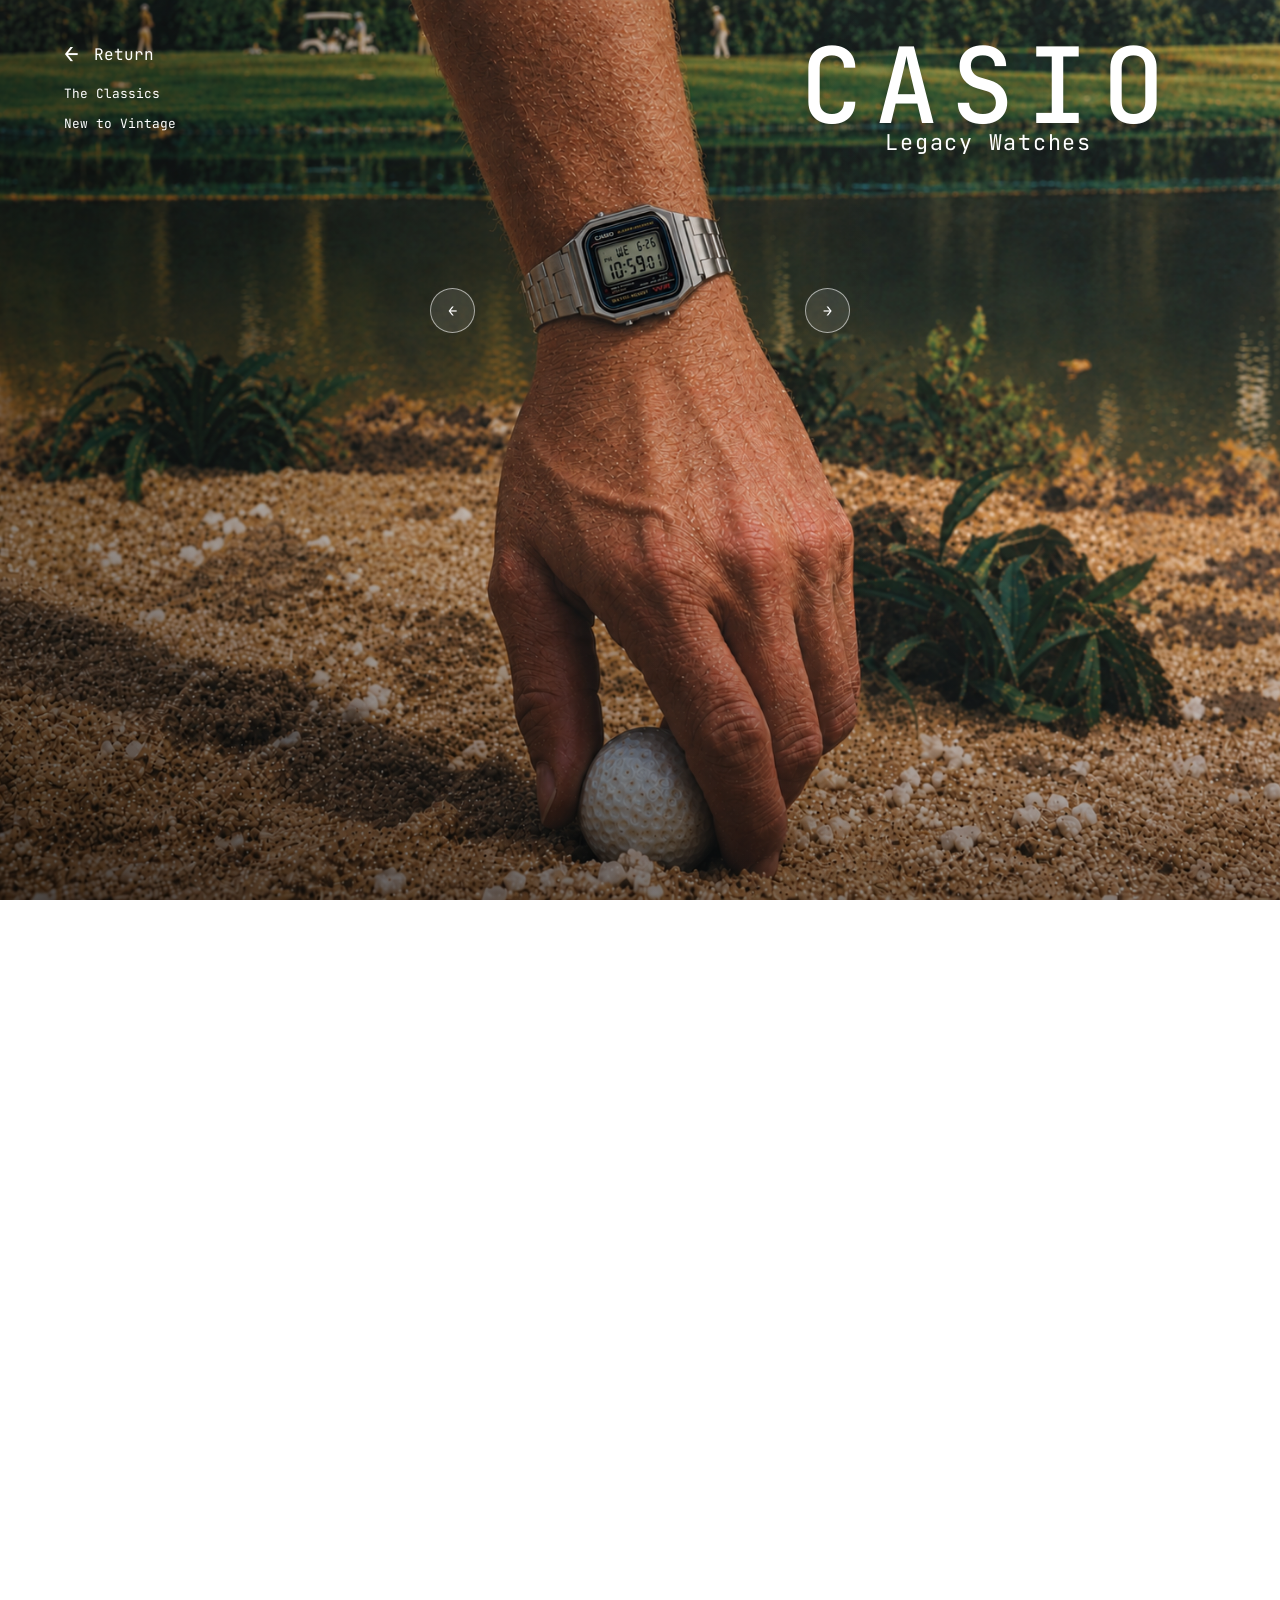
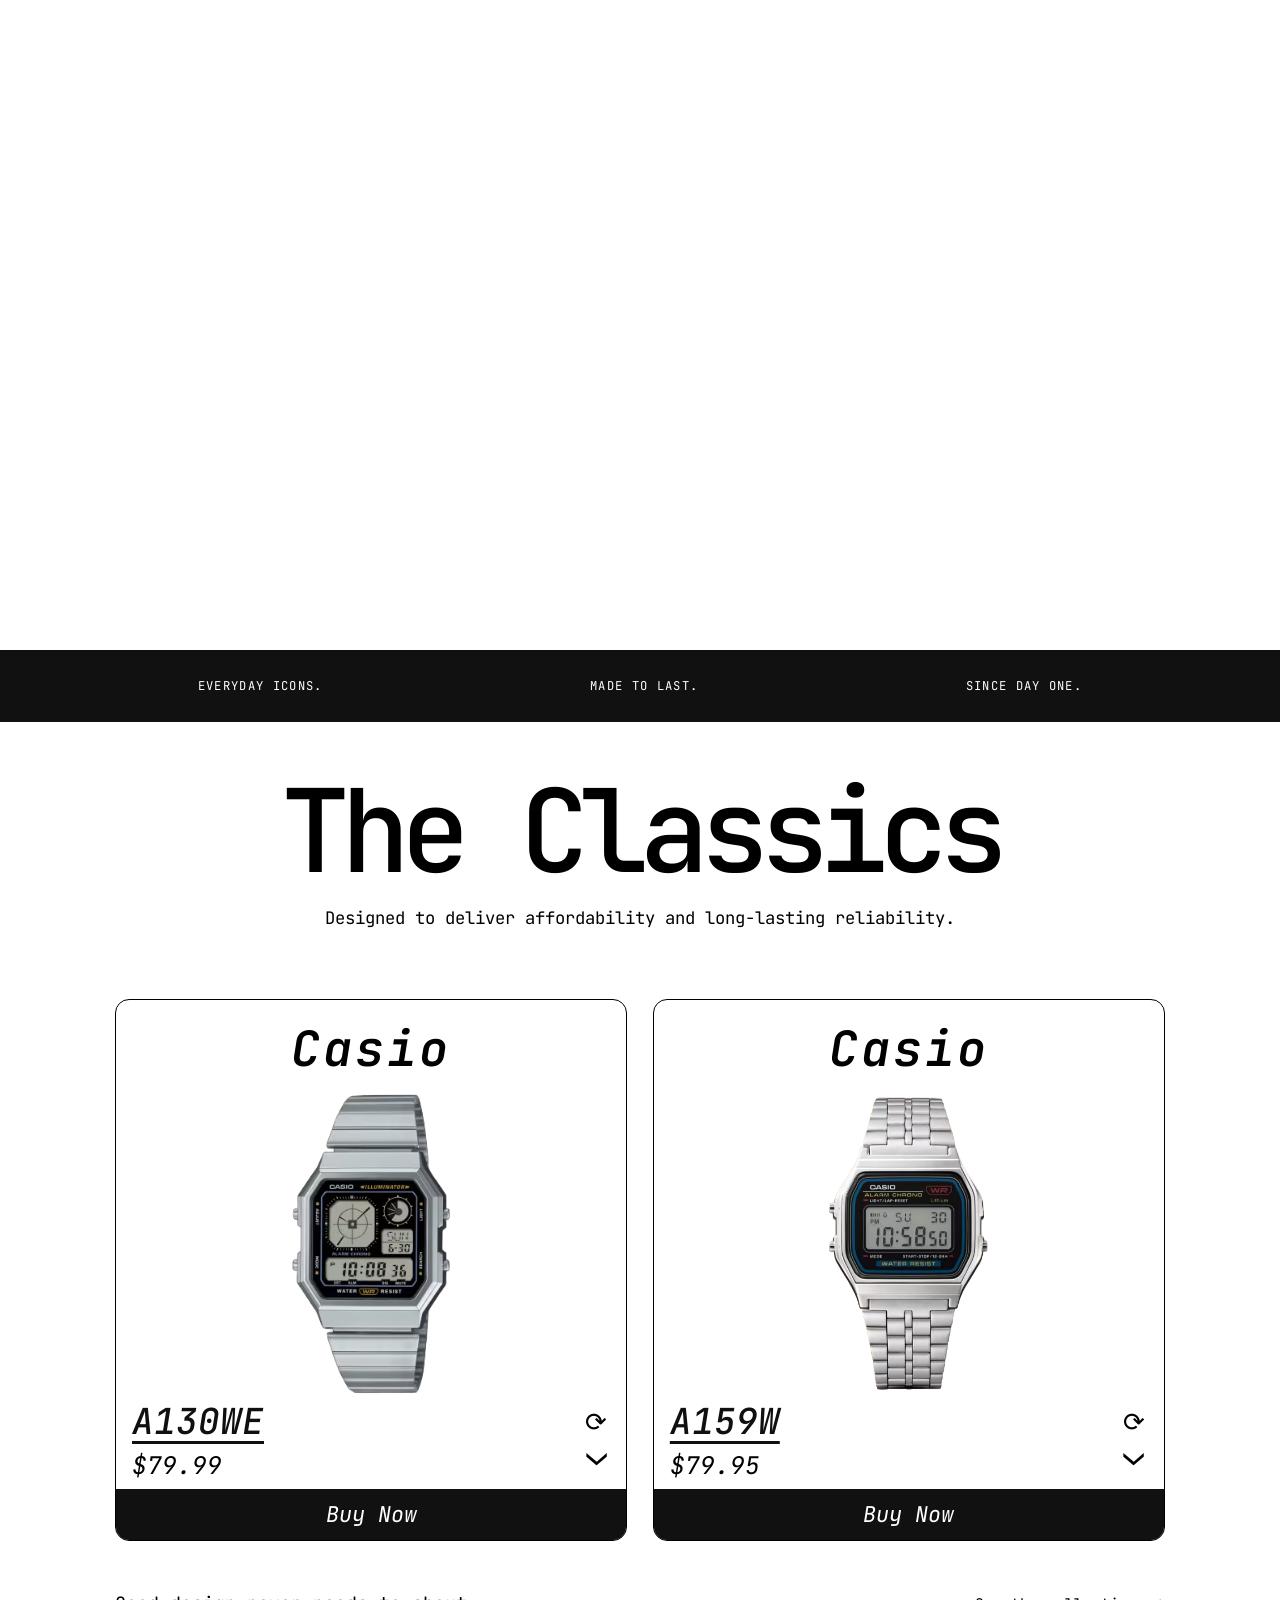
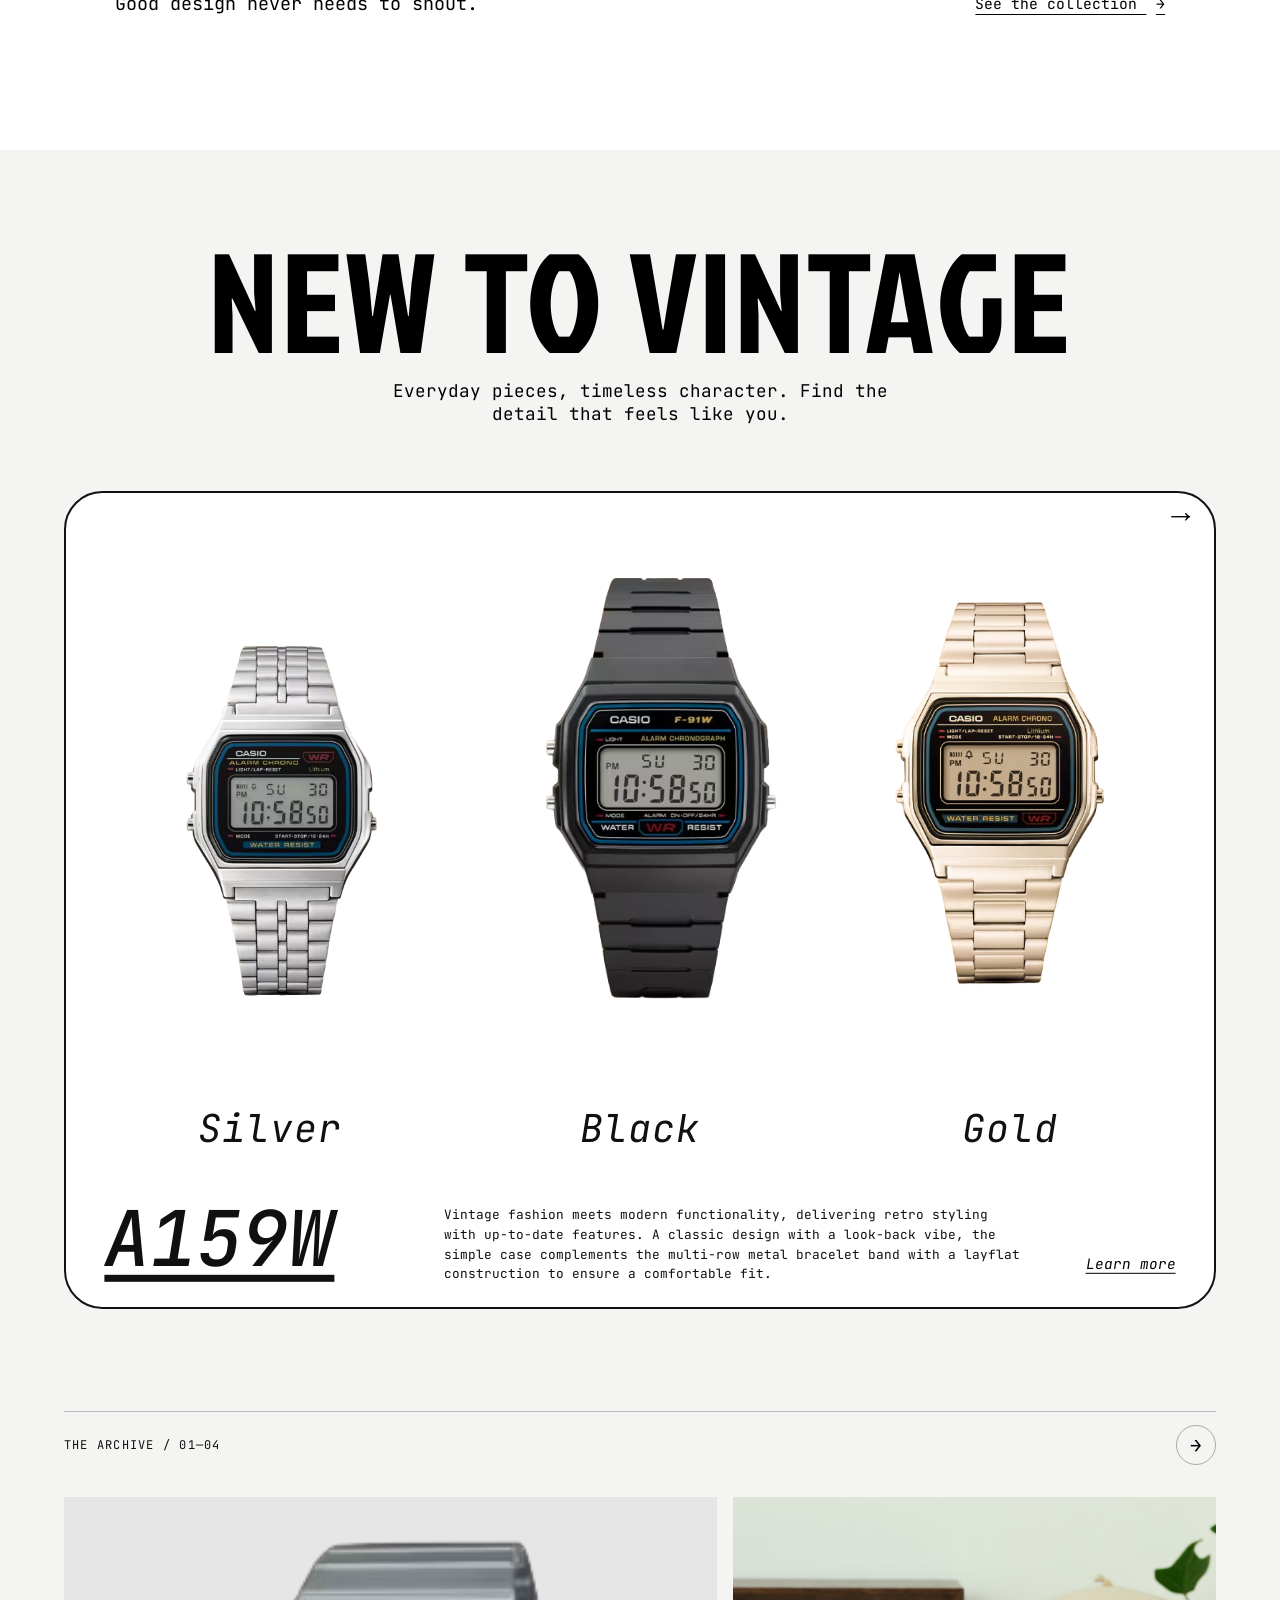
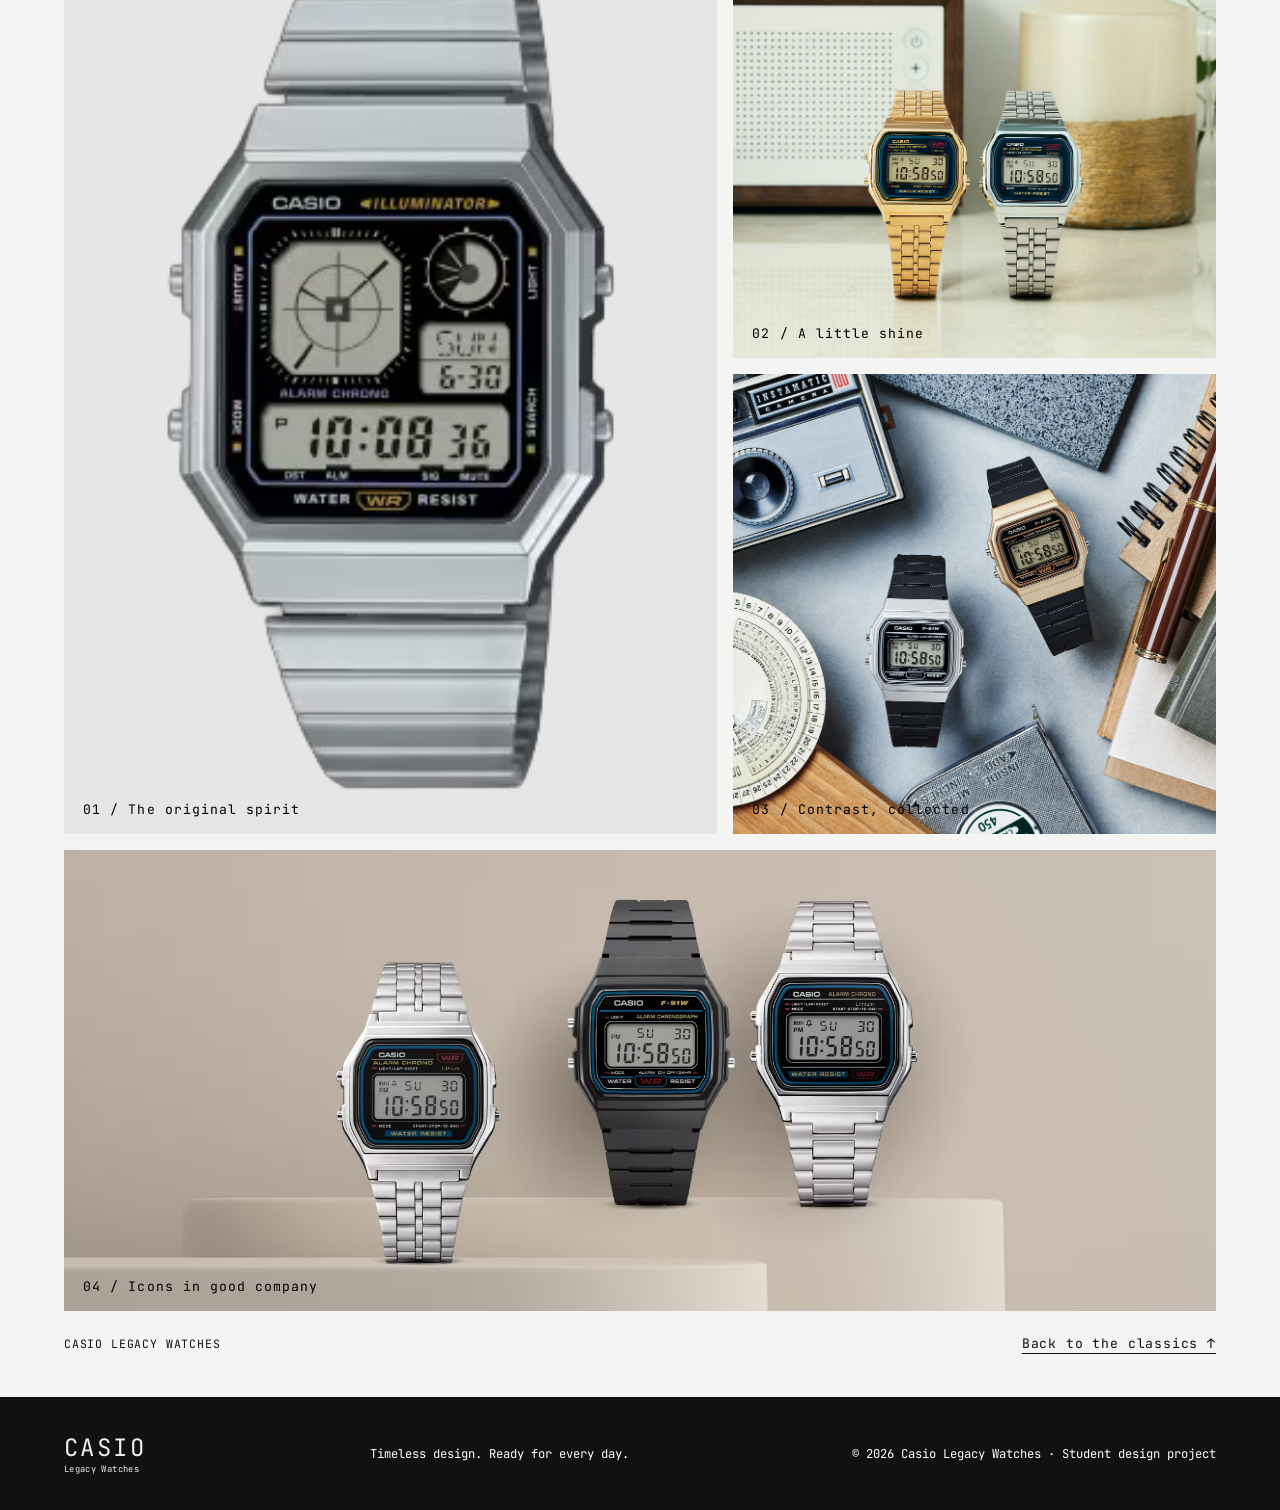
==== commit 1a0ea143: "major changes" ====
--- a/index.html
+++ b/index.html
@@ -1,4 +1,4 @@
-﻿<!doctype html>
+<!doctype html>
 <html lang="en">
 <head>
   <meta charset="utf-8">
@@ -21,7 +21,7 @@
       <header class="site-header">
         <button class="menu-toggle" aria-label="Open navigation" aria-expanded="false"><span></span><span></span></button>
         <nav class="main-nav" aria-label="Main navigation">
-          <a href="#home" class="nav-return"><span aria-hidden="true">‹</span> Return</a>
+          <a href="#home" class="nav-return"><span aria-hidden="true">←</span> Return</a>
           <a href="#classics">The Classics</a>
           <a href="#vintage">New to Vintage</a>
         </nav>
@@ -45,7 +45,6 @@
 
     <section class="classics section-shell" id="classics">
       <div class="section-heading">
-        <p class="eyebrow">A legacy on your wrist</p>
         <h1>The Classics</h1>
         <p class="section-intro">Designed to deliver affordability and long-lasting reliability.</p>
       </div>
@@ -65,7 +64,7 @@
           <a class="buy-button" href="#vintage">Buy Now</a>
         </article>
       </div>
-      <div class="section-foot"><p>Good design never needs to shout.</p><a href="#vintage" class="text-link">See the collection <span>↗</span></a></div>
+      <div class="section-foot"><p>Good design never needs to shout.</p><a href="#vintage" class="text-link">See the collection <span>→</span></a></div>
     </section>
 
     <section class="vintage section-shell" id="vintage">
--- a/style.css
+++ b/style.css
@@ -1,5 +1,5 @@
-﻿:root{--ink:#101010;--paper:#fff;--muted:#858585;--line:#d6d6d6;--mono:"JetBrains Mono",monospace;--display:"Jockey One",Impact,sans-serif;--gutter:clamp(1.2rem,5vw,5.5rem)}
-*{box-sizing:border-box}html{scroll-behavior:smooth;scroll-padding-top:1rem}body{margin:0;background:var(--paper);color:var(--ink);font-family:var(--mono);font-size:14px}a{color:inherit;text-decoration:none}button{font:inherit}button:focus-visible,a:focus-visible{outline:2px solid currentColor;outline-offset:4px}.hero{min-height:min(900px,100svh);height:850px;max-height:1000px;position:relative;overflow:hidden;background:#262b25;color:#fff}.hero-image,.hero-shade{position:absolute;inset:0}.hero-image{background-image:url("images/Casio_Hero_1.png");background-size:cover;background-position:center 43%;transition:background-image .35s ease,transform 1.2s ease}.hero:hover .hero-image{transform:scale(1.015)}.hero-shade{background:linear-gradient(90deg,rgba(0,0,0,.34),transparent 70%),linear-gradient(0deg,rgba(0,0,0,.32),transparent 40%);pointer-events:none}.site-header{position:absolute;z-index:3;inset:0 0 auto;display:flex;align-items:flex-start;justify-content:space-between;padding:clamp(1.3rem,3vw,3rem) var(--gutter)}.main-nav{display:grid;gap:.8rem;font-size:clamp(.72rem,1vw,.95rem)}.main-nav a{width:max-content;transition:opacity .2s}.main-nav a:hover{opacity:.65}.nav-return{font-size:1rem;margin-bottom:.2rem}.nav-return span{font-size:1.5rem;vertical-align:-.08em;margin-right:.4rem}.wordmark{display:flex;flex-direction:column;align-items:center;line-height:.9;margin-right:3vw;text-shadow:0 1px 10px #0003}.wordmark span{font-size:clamp(3.3rem,8.2vw,7rem);font-weight:500;letter-spacing:.12em}.wordmark small{font-size:clamp(.9rem,1.7vw,1.55rem);letter-spacing:.08em}.menu-toggle{display:none}.hero-notes{position:absolute;inset:0;pointer-events:none}.feature{position:absolute;display:flex;align-items:center;gap:1.25rem;padding:.45rem;border:0;color:white;background:transparent;text-align:left;cursor:pointer;pointer-events:auto;font-size:clamp(.68rem,.9vw,.88rem);line-height:1.45;text-shadow:0 1px 8px #000;transition:opacity .25s}.feature-one{left:8%;top:42%}.feature-two{right:10%;top:48%;flex-direction:row-reverse;text-align:right}.feature-three{left:9%;top:69%}.feature-four{right:18%;bottom:6%;flex-direction:row-reverse;text-align:right}.plus{font-size:2rem;font-weight:400;line-height:1;transition:transform .3s}.feature:hover .plus,.feature[aria-expanded=true] .plus{transform:rotate(45deg)}.feature-copy{max-width:0;overflow:hidden;opacity:0;transition:max-width .45s,opacity .3s}.feature:hover .feature-copy,.feature[aria-expanded=true] .feature-copy{max-width:220px;opacity:1}.hero-controls{position:absolute;right:var(--gutter);bottom:2.2rem;display:flex;align-items:center;gap:1.2rem}.hero-arrow{border:1px solid #ffffff8c;background:#ffffff18;color:white;width:2.8rem;height:2.8rem;border-radius:50%;cursor:pointer;transition:background .2s,transform .2s}.hero-arrow:hover{background:#fff;color:#111;transform:scale(1.06)}.hero-count{font-size:.7rem;letter-spacing:.12em}.hero-cta{position:absolute;bottom:2.8rem;left:var(--gutter);display:flex;gap:1.5rem;align-items:center;border-bottom:1px solid #ffffffaa;padding:.5rem 0;font-size:.8rem}.hero-cta span{font-size:1.2rem}.intro-strip{min-height:72px;background:#111;color:white;display:flex;justify-content:space-around;align-items:center;padding:1rem var(--gutter);font-size:.68rem;letter-spacing:.12em;text-transform:uppercase}.section-shell{padding:clamp(4.5rem,9vw,9rem) var(--gutter)}.classics{max-width:1600px;margin:auto}.section-heading{text-align:center;margin-bottom:3.5rem}.eyebrow{text-transform:uppercase;font-size:.68rem;letter-spacing:.15em;color:var(--muted);margin:0 0 .8rem}.section-heading h1{font-size:clamp(3.2rem,9vw,7.8rem);font-weight:500;letter-spacing:-.08em;line-height:.98;margin:0;color:#858585}.section-intro{font-size:clamp(.8rem,1.25vw,1rem);color:#777;margin:1.1rem 0 0}.product-grid{display:grid;grid-template-columns:repeat(2,minmax(0,1fr));gap:clamp(1rem,2vw,2rem);max-width:1050px;margin:0 auto}.product-card{border:1px solid #a7a7a7;border-radius:14px;overflow:hidden;background:white;display:flex;flex-direction:column;min-width:0;transition:box-shadow .25s,transform .25s}.product-card:hover{box-shadow:0 12px 36px #00000010;transform:translateY(-3px)}.card-top{height:4.2rem;padding:.65rem 1rem;display:flex;align-items:center;justify-content:center;position:relative}.casio-script{font-size:clamp(1.5rem,3vw,2.6rem);font-weight:600;font-style:italic;color:#858585;letter-spacing:.06em}.expand-toggle,.rotate-toggle{border:0;background:none;color:#a1a1a1;cursor:pointer;font-size:1.8rem;line-height:1;padding:.2rem}.card-top .expand-toggle{position:absolute;right:.8rem;top:.55rem}.watch-stage{height:clamp(200px,31vw,370px);display:grid;place-items:center;padding:1.1rem 1.3rem}.watch-stage img{width:100%;height:100%;min-width:0;min-height:0;object-fit:contain;transition:transform .7s cubic-bezier(.2,.8,.2,1)}.product-card.is-rotated .watch-stage img{transform:rotateY(180deg)}.product-details{display:flex;align-items:flex-end;justify-content:space-between;padding:.7rem 1rem 1rem;margin-top:auto}.product-details h2{font-size:clamp(1rem,2vw,1.5rem);font-weight:500;font-style:italic;text-decoration:underline;text-underline-offset:.2em;margin:0 0 .3rem}.price{font-size:clamp(1.1rem,2.2vw,1.65rem);font-style:italic;color:#858585;margin:0}.card-tools{display:grid;justify-items:center;gap:.1rem}.card-tools .rotate-toggle{font-size:1.5rem}.card-tools .expand-toggle{font-size:2rem}.extra-details{display:grid;grid-template-rows:0fr;transition:grid-template-rows .35s ease, padding .3s;padding:0 1rem;color:#555;font-size:.76rem;line-height:1.7}.extra-details>*{overflow:hidden}.extra-details p{margin:0}.extra-details ul{padding-left:1.1rem;margin:.4rem 0 .9rem}.product-card.is-expanded .extra-details{grid-template-rows:1fr;padding:.2rem 1rem .8rem}.product-card.is-expanded .expand-toggle{transform:rotate(180deg)}.buy-button{display:flex;align-items:center;justify-content:center;gap:.7rem;background:#111;color:#fff;padding:.95rem 1rem;font-weight:500;font-size:.82rem;transition:background .2s}.buy-button:hover{background:#393939}.buy-button span{font-size:1.1rem}.section-foot{display:flex;align-items:center;justify-content:space-between;max-width:1050px;margin:2rem auto 0;color:#777}.section-foot p{font-size:clamp(.8rem,1.4vw,1rem)}.text-link{font-size:.72rem;text-decoration:underline;text-underline-offset:.35em}.text-link span{margin-left:.6rem}.vintage{background:#f4f4f2;padding-top:clamp(4rem,8vw,7rem);padding-bottom:2.5rem}.vintage-heading{max-width:1200px;margin:0 auto 3rem}.vintage-heading h2{font-family:var(--display);font-size:clamp(4rem,11vw,10rem);line-height:.88;font-weight:400;text-transform:uppercase;letter-spacing:.015em;color:#858585;margin:.2rem 0 1rem}.vintage-heading h2 em{font-style:normal;color:#111}.vintage-heading>p:last-child{font-size:.85rem;color:#777;max-width:32rem}.collection-bar{border-top:1px solid #bbb;display:flex;justify-content:space-between;align-items:center;padding:.8rem 0;margin-bottom:1.2rem;font-size:.65rem;letter-spacing:.12em}.collection-next{width:2.5rem;height:2.5rem;background:transparent;border:1px solid #aaa;border-radius:50%;cursor:pointer;font-size:1.2rem;transition:all .2s}.collection-next:hover{background:#111;color:white}.editorial-grid{display:grid;grid-template-columns:1.15fr .85fr;grid-auto-rows:clamp(230px,36vw,500px);gap:1rem}.editorial-tile{margin:0;position:relative;overflow:hidden;background:#e6e6e6}.editorial-tile img{width:100%;height:100%;object-fit:cover;display:block;transition:transform .8s}.editorial-tile:hover img{transform:scale(1.035)}.editorial-tile figcaption{position:absolute;left:1.2rem;bottom:1rem;color:white;font-size:.65rem;letter-spacing:.08em;text-shadow:0 1px 8px #0009}.tile-large{grid-row:span 2}.tile-wide{grid-column:span 2}.vintage-bottom{display:flex;align-items:center;justify-content:space-between;padding:1.5rem 0 .3rem;font-size:.65rem;letter-spacing:.08em}.site-footer{background:#111;color:#eee;padding:2.2rem var(--gutter);display:flex;align-items:center;justify-content:space-between;gap:1rem;font-size:.66rem}.footer-mark{display:flex;flex-direction:column;font-size:1.5rem;letter-spacing:.1em}.footer-mark small{font-size:.55rem;letter-spacing:.04em}.site-footer p{color:#aaa}.site-footer>span{color:#aaa;text-align:right}
+:root{--ink:#101010;--paper:#fff;--muted:#858585;--line:#d6d6d6;--mono:"JetBrains Mono",monospace;--display:"Jockey One",Impact,sans-serif;--gutter:clamp(1.2rem,5vw,5.5rem)}
+*{box-sizing:border-box}html{scroll-behavior:smooth;scroll-padding-top:1rem}body{margin:0;background:var(--paper);color:var(--ink);font-family:var(--mono);font-size:14px}a{color:inherit;text-decoration:none}button{font:inherit}button:focus-visible,a:focus-visible{outline:2px solid currentColor;outline-offset:4px}.hero{min-height:min(900px,100svh);height:850px;max-height:1000px;position:relative;overflow:hidden;background:#262b25;color:#fff}.hero-image,.hero-shade{position:absolute;inset:0}.hero-image{background-image:url("images/Casio_Hero_1.png");background-size:cover;background-position:center 43%;transition:background-image .35s ease,transform 1.2s ease}.hero:hover .hero-image{transform:scale(1.015)}.hero-shade{background:linear-gradient(90deg,rgba(0,0,0,.34),transparent 70%),linear-gradient(0deg,rgba(0,0,0,.32),transparent 40%);pointer-events:none}.site-header{position:absolute;z-index:3;inset:0 0 auto;display:flex;align-items:flex-start;justify-content:space-between;padding:clamp(1.3rem,3vw,3rem) var(--gutter)}.main-nav{display:grid;gap:.8rem;font-size:clamp(.72rem,1vw,.95rem)}.main-nav a{width:max-content;transition:opacity .2s}.main-nav a:hover{opacity:.65}.nav-return{font-size:1rem;margin-bottom:.2rem}.nav-return span{font-size:1.5rem;vertical-align:-.08em;margin-right:.4rem}.wordmark{display:flex;flex-direction:column;align-items:center;line-height:.9;margin-right:3vw;text-shadow:0 1px 10px #0003}.wordmark span{font-size:clamp(3.3rem,8.2vw,7rem);font-weight:500;letter-spacing:.12em}.wordmark small{font-size:clamp(.9rem,1.7vw,1.55rem);letter-spacing:.08em}.menu-toggle{display:none}.hero-notes{position:absolute;inset:0;pointer-events:none}.feature{position:absolute;display:flex;align-items:center;gap:1.25rem;padding:.45rem;border:0;color:white;background:transparent;text-align:left;cursor:pointer;pointer-events:auto;font-size:clamp(.68rem,.9vw,.88rem);line-height:1.45;text-shadow:0 1px 8px #000;transition:opacity .25s}.feature-one{left:8%;top:42%}.feature-two{right:10%;top:48%;flex-direction:row-reverse;text-align:right}.feature-three{left:9%;top:69%}.feature-four{right:18%;bottom:6%;flex-direction:row-reverse;text-align:right}.plus{font-size:2rem;font-weight:400;line-height:1;transition:transform .3s}.feature:hover .plus,.feature[aria-expanded=true] .plus{transform:rotate(45deg)}.feature-copy{max-width:0;overflow:hidden;opacity:0;transition:max-width .45s,opacity .3s}.feature:hover .feature-copy,.feature[aria-expanded=true] .feature-copy{max-width:220px;opacity:1}.hero-controls{position:absolute;right:var(--gutter);bottom:2.2rem;display:flex;align-items:center;gap:1.2rem}.hero-arrow{border:1px solid #ffffff8c;background:#ffffff18;color:white;width:2.8rem;height:2.8rem;border-radius:50%;cursor:pointer;transition:background .2s,transform .2s}.hero-arrow:hover{background:#fff;color:#111;transform:scale(1.06)}.hero-count{font-size:.7rem;letter-spacing:.12em}.hero-cta{position:absolute;bottom:2.8rem;left:var(--gutter);display:flex;gap:1.5rem;align-items:center;border-bottom:1px solid #ffffffaa;padding:.5rem 0;font-size:.8rem}.hero-cta span{font-size:1.2rem}.intro-strip{min-height:72px;background:#111;color:white;display:flex;justify-content:space-around;align-items:center;padding:1rem var(--gutter);font-size:.68rem;letter-spacing:.12em;text-transform:uppercase}.section-shell{padding:clamp(4.5rem,9vw,9rem) var(--gutter)}.classics{max-width:1600px;margin:auto}.section-heading{text-align:center;margin-bottom:3.5rem}.eyebrow{text-transform:uppercase;font-size:.68rem;letter-spacing:.15em;color:var(--muted);margin:0 0 .8rem}.section-heading h1{font-size:clamp(3.2rem,9vw,7.8rem);font-weight:500;letter-spacing:-.08em;line-height:.98;margin:0;color:#858585}.section-intro{font-size:clamp(.8rem,1.25vw,1rem);color:#777;margin:1.1rem 0 0}.product-grid{display:grid;grid-template-columns:repeat(2,minmax(0,1fr));gap:clamp(1rem,2vw,2rem);max-width:1050px;margin:0 auto}.product-card{border:1px solid #a7a7a7;border-radius:14px;overflow:hidden;background:white;display:flex;flex-direction:column;min-width:0;transition:box-shadow .25s,transform .25s}.product-card:hover{box-shadow:0 12px 36px #00000010;transform:translateY(-3px)}.card-top{height:4.2rem;padding:.65rem 1rem;display:flex;align-items:center;justify-content:center;position:relative}.casio-script{font-size:clamp(1.5rem,3vw,2.6rem);font-weight:600;font-style:italic;color:#858585;letter-spacing:.06em}.expand-toggle,.rotate-toggle{border:0;background:none;color:#a1a1a1;cursor:pointer;font-size:1.8rem;line-height:1;padding:.2rem}.card-top .expand-toggle{position:absolute;right:.8rem;top:.55rem}.watch-stage{height:clamp(200px,31vw,370px);display:grid;place-items:center;padding:1.1rem 1.3rem}.watch-stage img{width:100%;height:100%;min-width:0;min-height:0;object-fit:contain;transition:transform .7s cubic-bezier(.2,.8,.2,1)}.product-card.is-rotated .watch-stage img{transform:rotateY(180deg)}.product-details{display:flex;align-items:flex-end;justify-content:space-between;padding:.7rem 1rem 1rem;margin-top:auto}.product-details h2{font-size:clamp(1rem,2vw,1.5rem);font-weight:500;font-style:italic;text-decoration:underline;text-underline-offset:.2em;margin:0 0 .3rem}.price{font-size:clamp(1.1rem,2.2vw,1.65rem);font-style:italic;color:#858585;margin:0}.card-tools{display:grid;justify-items:center;gap:.1rem}.card-tools .rotate-toggle{font-size:1.5rem}.card-tools .expand-toggle{font-size:2rem}.extra-details{display:grid;grid-template-rows:0fr;transition:grid-template-rows .35s ease, padding .3s;padding:0 1rem;color:#555;font-size:.76rem;line-height:1.7}.extra-details>*{overflow:hidden}.extra-details p{margin:0}.extra-details ul{padding-left:1.1rem;margin:.4rem 0 .9rem}.product-card.is-expanded .extra-details{grid-template-rows:1fr;padding:.2rem 1rem .8rem}.product-card.is-expanded .expand-toggle{transform:none}.buy-button{display:flex;align-items:center;justify-content:center;gap:.7rem;background:#111;color:#fff;padding:.95rem 1rem;font-weight:500;font-size:.82rem;transition:background .2s}.buy-button:hover{background:#393939}.buy-button span{font-size:1.1rem}.section-foot{display:flex;align-items:center;justify-content:space-between;max-width:1050px;margin:2rem auto 0;color:#777}.section-foot p{font-size:clamp(.8rem,1.4vw,1rem)}.text-link{font-size:.72rem;text-decoration:underline;text-underline-offset:.35em}.text-link span{margin-left:.6rem}.vintage{background:#f4f4f2;padding-top:clamp(4rem,8vw,7rem);padding-bottom:2.5rem}.vintage-heading{max-width:1200px;margin:0 auto 3rem}.vintage-heading h2{font-family:var(--display);font-size:clamp(4rem,11vw,10rem);line-height:.88;font-weight:400;text-transform:uppercase;letter-spacing:.015em;color:#858585;margin:.2rem 0 1rem}.vintage-heading h2 em{font-style:normal;color:#111}.vintage-heading>p:last-child{font-size:.85rem;color:#777;max-width:32rem}.collection-bar{border-top:1px solid #bbb;display:flex;justify-content:space-between;align-items:center;padding:.8rem 0;margin-bottom:1.2rem;font-size:.65rem;letter-spacing:.12em}.collection-next{width:2.5rem;height:2.5rem;background:transparent;border:1px solid #aaa;border-radius:50%;cursor:pointer;font-size:1.2rem;transition:all .2s}.collection-next:hover{background:#111;color:white}.editorial-grid{display:grid;grid-template-columns:1.15fr .85fr;grid-auto-rows:clamp(230px,36vw,500px);gap:1rem}.editorial-tile{margin:0;position:relative;overflow:hidden;background:#e6e6e6}.editorial-tile img{width:100%;height:100%;object-fit:cover;display:block;transition:transform .8s}.editorial-tile:hover img{transform:scale(1.035)}.editorial-tile figcaption{position:absolute;left:1.2rem;bottom:1rem;color:white;font-size:.65rem;letter-spacing:.08em;text-shadow:0 1px 8px #0009}.tile-large{grid-row:span 2}.tile-wide{grid-column:span 2}.vintage-bottom{display:flex;align-items:center;justify-content:space-between;padding:1.5rem 0 .3rem;font-size:.65rem;letter-spacing:.08em}.site-footer{background:#111;color:#eee;padding:2.2rem var(--gutter);display:flex;align-items:center;justify-content:space-between;gap:1rem;font-size:.66rem}.footer-mark{display:flex;flex-direction:column;font-size:1.5rem;letter-spacing:.1em}.footer-mark small{font-size:.55rem;letter-spacing:.04em}.site-footer p{color:#aaa}.site-footer>span{color:#aaa;text-align:right}
 @media(min-width:1500px){.hero{height:100svh;max-height:1100px}.hero-image{background-position:center 44%}}
 @media(max-width:700px){:root{--gutter:1.15rem}.hero{height:100svh;min-height:740px;max-height:1000px}.hero-image{background-position:52% center}.hero-shade{background:linear-gradient(180deg,rgba(0,0,0,.3),transparent 30%,transparent 70%,rgba(0,0,0,.35))}.site-header{align-items:flex-start;padding-top:1.3rem}.menu-toggle{display:grid;gap:5px;position:relative;z-index:5;width:2.7rem;height:2.7rem;align-content:center;justify-items:center;border:1px solid #ffffff8c;border-radius:50%;background:#0002;color:white}.menu-toggle span{width:1rem;height:1px;background:white;transition:transform .2s}.menu-toggle[aria-expanded=true] span:first-child{transform:translateY(3px) rotate(45deg)}.menu-toggle[aria-expanded=true] span:last-child{transform:translateY(-3px) rotate(-45deg)}.main-nav{position:absolute;top:0;left:0;right:0;padding:5rem 1.5rem 1.5rem;background:#111e;backdrop-filter:blur(12px);display:none;gap:1.2rem;font-size:1rem}.main-nav.is-open{display:grid}.wordmark{margin-right:0}.wordmark span{font-size:2.9rem}.wordmark small{font-size:.77rem}.feature{font-size:.64rem;gap:.6rem}.feature-one{left:4%;top:35%}.feature-two{right:3%;top:49%}.feature-three{left:4%;top:65%}.feature-four{right:6%;bottom:13%}.feature-copy{max-width:0}.feature:hover .feature-copy,.feature[aria-expanded=true] .feature-copy{max-width:150px}.plus{font-size:1.6rem}.hero-controls{right:var(--gutter);bottom:1.3rem;gap:.65rem}.hero-arrow{width:2.35rem;height:2.35rem}.hero-cta{left:var(--gutter);bottom:1.9rem;font-size:.67rem;gap:.7rem}.intro-strip{min-height:58px;gap:.6rem;font-size:.5rem;letter-spacing:.08em}.section-shell{padding:4.5rem var(--gutter)}.section-heading{margin-bottom:2rem}.section-heading h1{font-size:clamp(3.2rem,14vw,5.8rem)}.section-intro{max-width:23rem;margin:1rem auto 0;line-height:1.7}.product-grid{gap:.65rem}.product-card{border-radius:9px}.card-top{height:3rem;padding:.4rem}.casio-script{font-size:1.35rem}.card-top .expand-toggle{right:.3rem;top:.35rem;font-size:1.5rem}.watch-stage{height:clamp(145px,49vw,260px);padding:.8rem .4rem}.product-details{padding:.5rem .55rem .65rem;align-items:center}.product-details h2{font-size:.82rem}.price{font-size:.83rem}.card-tools{display:none}.buy-button{font-size:.63rem;padding:.72rem .3rem;gap:.3rem}.extra-details{font-size:.62rem;line-height:1.55;padding-left:.55rem;padding-right:.55rem}.product-card.is-expanded .extra-details{padding:.2rem .55rem .6rem}.section-foot{margin-top:1rem}.section-foot p{font-size:.65rem;max-width:55%}.text-link{font-size:.6rem}.vintage{padding-top:4rem}.vintage-heading{margin-bottom:2rem}.vintage-heading h2{font-size:clamp(3.8rem,15vw,6rem)}.vintage-heading>p:last-child{font-size:.72rem;line-height:1.7}.editorial-grid{grid-template-columns:1fr 1fr;grid-auto-rows:clamp(170px,55vw,280px);gap:.55rem}.tile-large{grid-row:span 1}.tile-wide{grid-column:span 2}.editorial-tile figcaption{left:.6rem;bottom:.6rem;font-size:.52rem}.collection-bar{font-size:.55rem}.collection-next{width:2.1rem;height:2.1rem}.vintage-bottom{font-size:.55rem}.site-footer{align-items:flex-start;flex-wrap:wrap;gap:.7rem}.site-footer p{width:calc(100% - 10rem);text-align:right}.site-footer>span{width:100%;text-align:left;font-size:.55rem}}
 @media(max-width:390px){.intro-strip{font-size:.43rem}.product-grid{gap:.45rem}.watch-stage{height:155px}.product-details{padding:.45rem}.buy-button{font-size:.56rem}.feature-one{top:34%}.feature-two{top:47%}.feature-three{top:63%}}
@@ -51,6 +51,7 @@
 .hero-scroll>.hero{position:sticky;top:0;height:100svh;min-height:560px;max-height:none}
 @media(max-width:700px){.hero-scroll{height:250svh}.hero-scroll>.hero{height:100svh;min-height:560px;max-height:none}}
 .classics{padding-top:clamp(3.5rem,6vw,6rem)}
+.classics .section-heading{transform:translateY(-.85rem)}
 .section-heading h1{margin-top:-.6rem}
 .extra-details>*{min-height:0}
 .product-card:nth-child(2){align-self:start}
@@ -94,7 +95,7 @@
 @media(prefers-reduced-motion:reduce){.hero-cta.is-revealed span{animation:none}}
 .hero-arrow{font-size:.95rem}
 .classics .section-heading h1{color:#000}
-.vintage-heading{text-align:center}
+.vintage-heading{text-align:center;transform:translateY(-1.1rem)}
 .vintage-heading>p:last-child{margin-left:auto;margin-right:auto}
 .archive-next{font-size:2rem;color:#a1a1a1}
 .hero-arrow span{display:inline-block;transform-origin:center;animation:hero-arrow-size-pulse 1.1s ease-in-out infinite}
@@ -191,3 +192,42 @@
 .classics .section-foot .text-link{font-size:.92rem}
 @media(max-width:700px){.classics .section-foot .text-link{font-size:.7rem}}
 
+
+.hero .feature,.hero .feature-copy,.hero .plus{color:#fff}
+
+
+.product-card .product-details .price{font-size:clamp(1.25rem,2.1vw,1.85rem)}
+@media(max-width:700px){.product-card .product-details .price{font-size:.78rem}}
+
+
+.hero-shade{background:linear-gradient(90deg,rgba(0,0,0,.4),transparent 70%),linear-gradient(0deg,rgba(0,0,0,.38),transparent 40%)}
+@media(max-width:700px){.hero-shade{background:linear-gradient(180deg,rgba(0,0,0,.36),transparent 30%,transparent 70%,rgba(0,0,0,.4))}}
+
+
+.hero-shade{background:linear-gradient(90deg,rgba(0,0,0,.45),transparent 70%),linear-gradient(0deg,rgba(0,0,0,.43),transparent 40%)}
+@media(max-width:700px){.hero-shade{background:linear-gradient(180deg,rgba(0,0,0,.41),transparent 30%,transparent 70%,rgba(0,0,0,.45))}}
+
+
+.archive-product-card .archive-next{color:#000}
+
+
+.archive-product-card .archive-next{font-weight:700}
+
+
+.classics .product-card .extra-details{color:#000}
+
+
+.hero .feature-copy{text-shadow:0 2px 8px rgba(0,0,0,.9)}
+
+
+.hero .feature-copy{text-shadow:0 3px 10px rgba(0,0,0,.98)}
+
+
+.product-card .product-details .price{font-size:clamp(1.18rem,2vw,1.75rem)}
+@media(max-width:700px){.product-card .product-details .price{font-size:.74rem}}
+
+
+.product-card .product-details .price{font-size:clamp(1.1rem,1.9vw,1.65rem)}
+@media(max-width:700px){.product-card .product-details .price{font-size:.7rem}}
+
+.hero-image::before{background-image:url("images/Tanned Hand Holding Golf Ball by Pond.png")}
